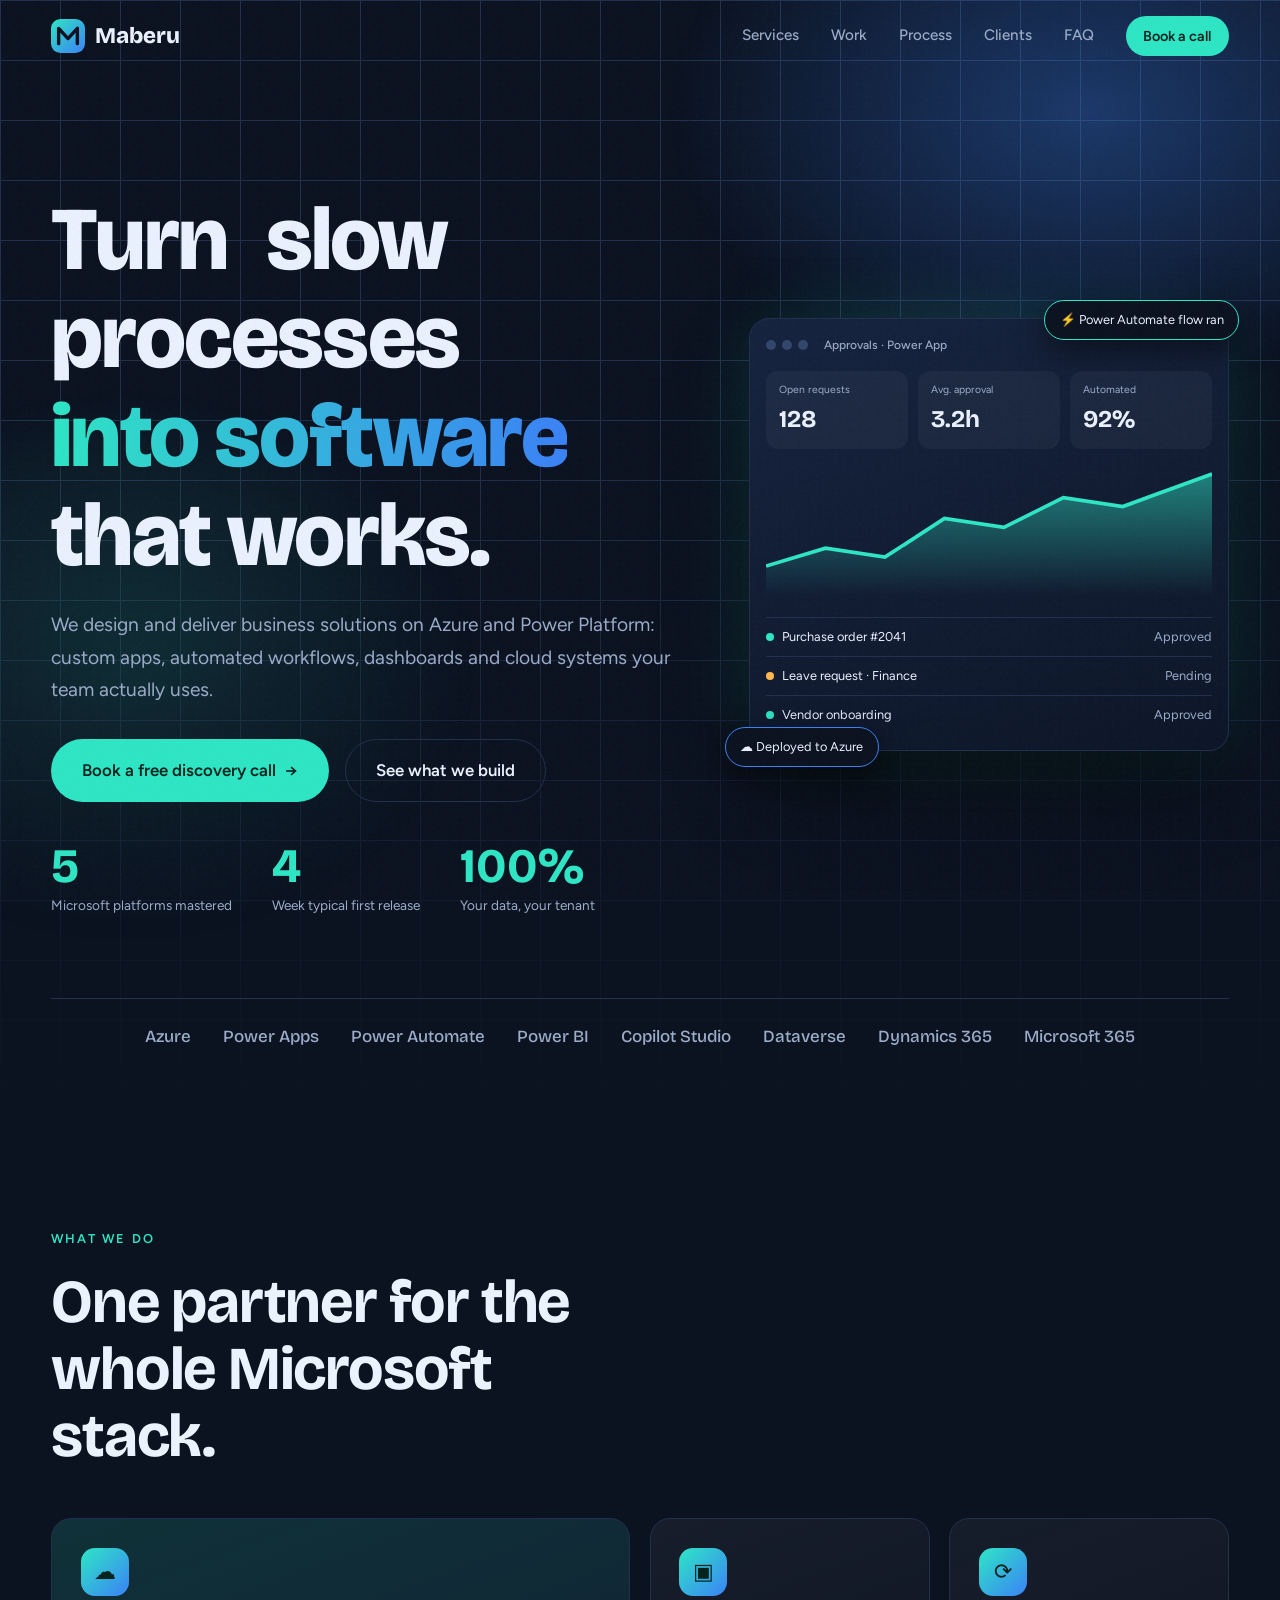
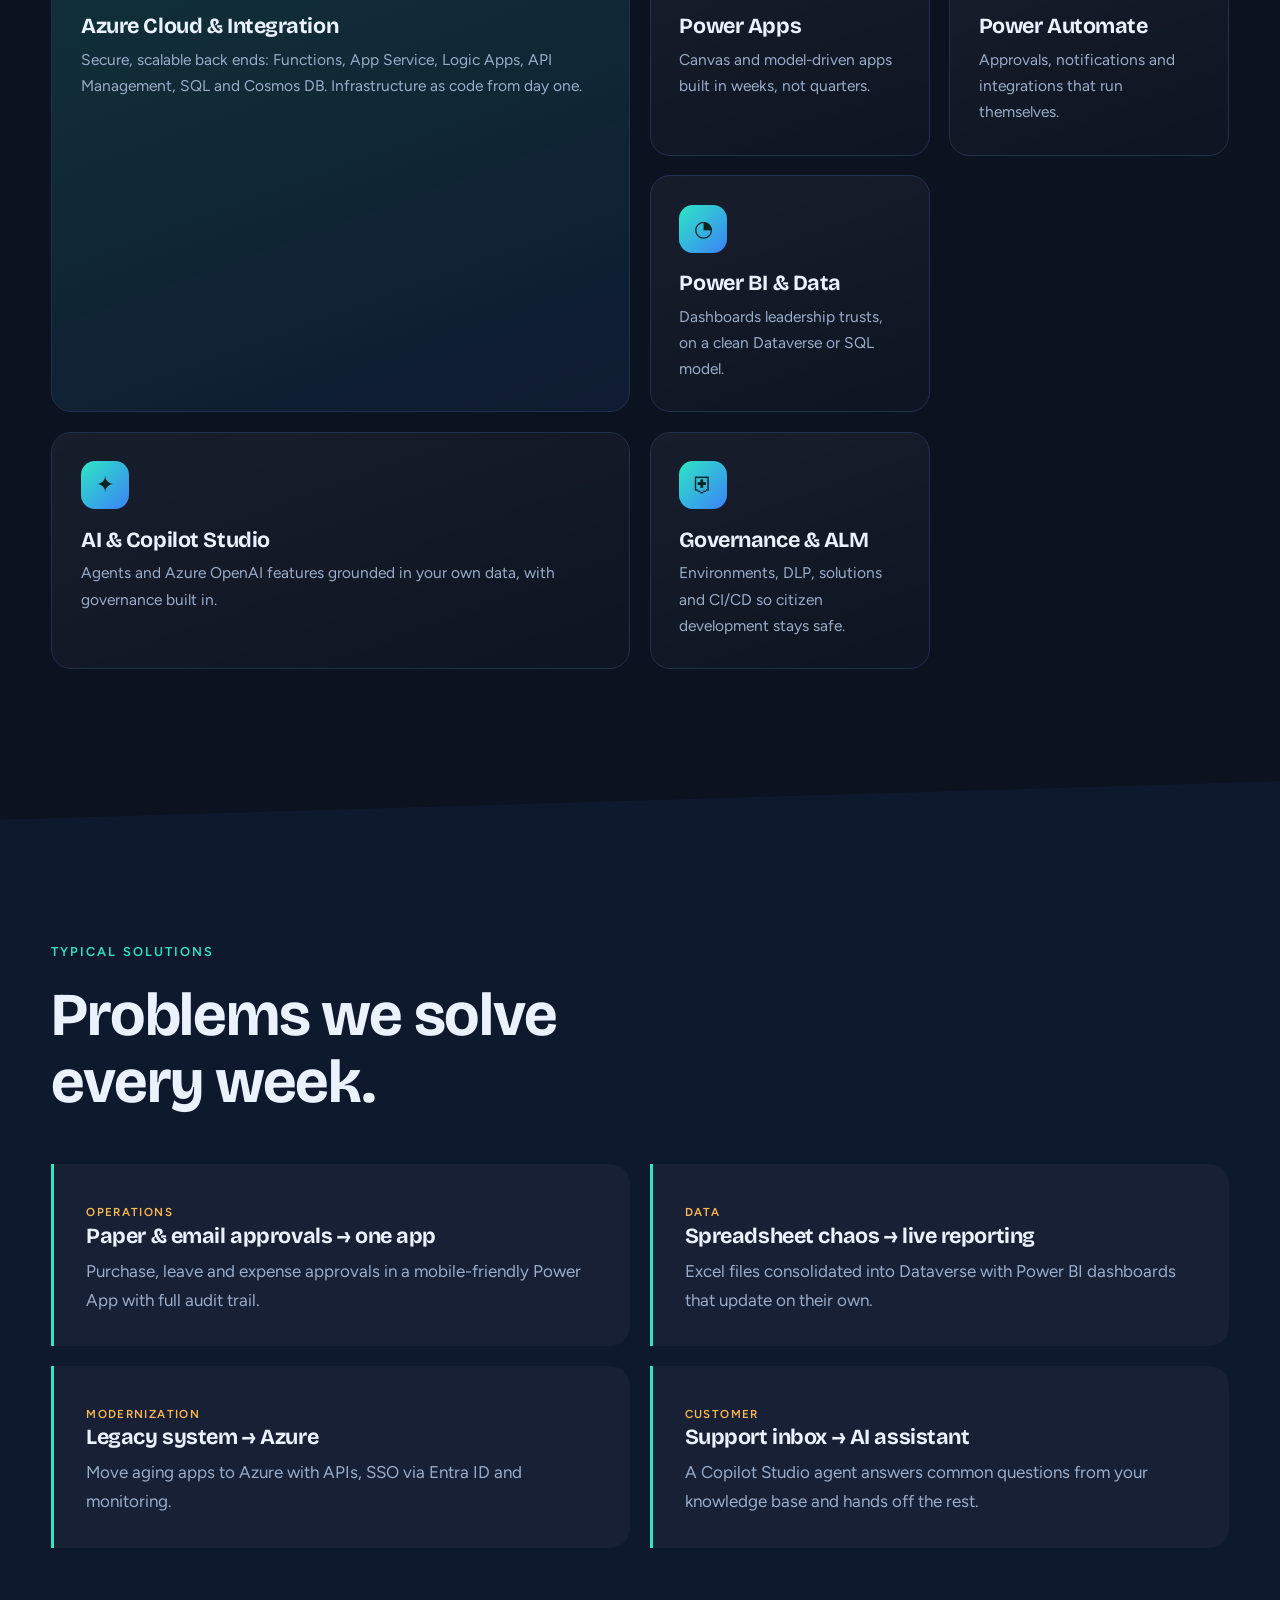
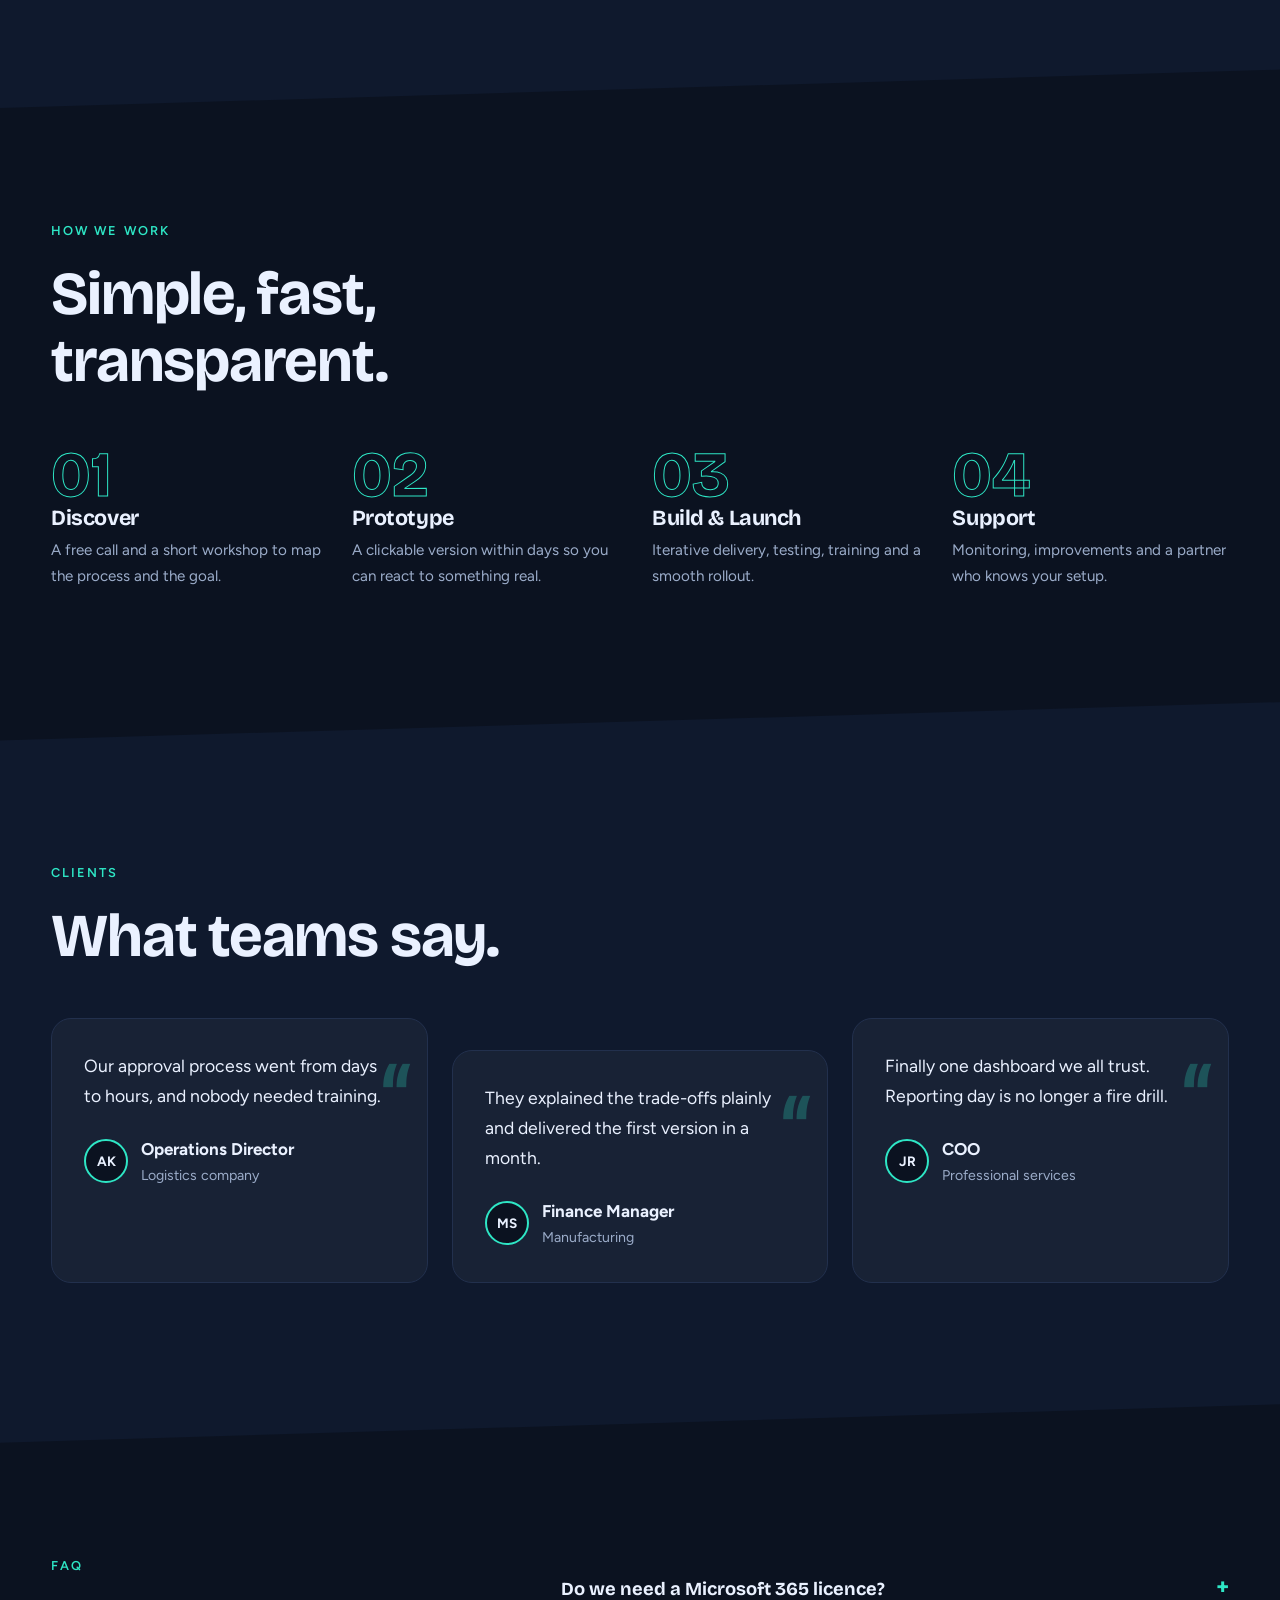
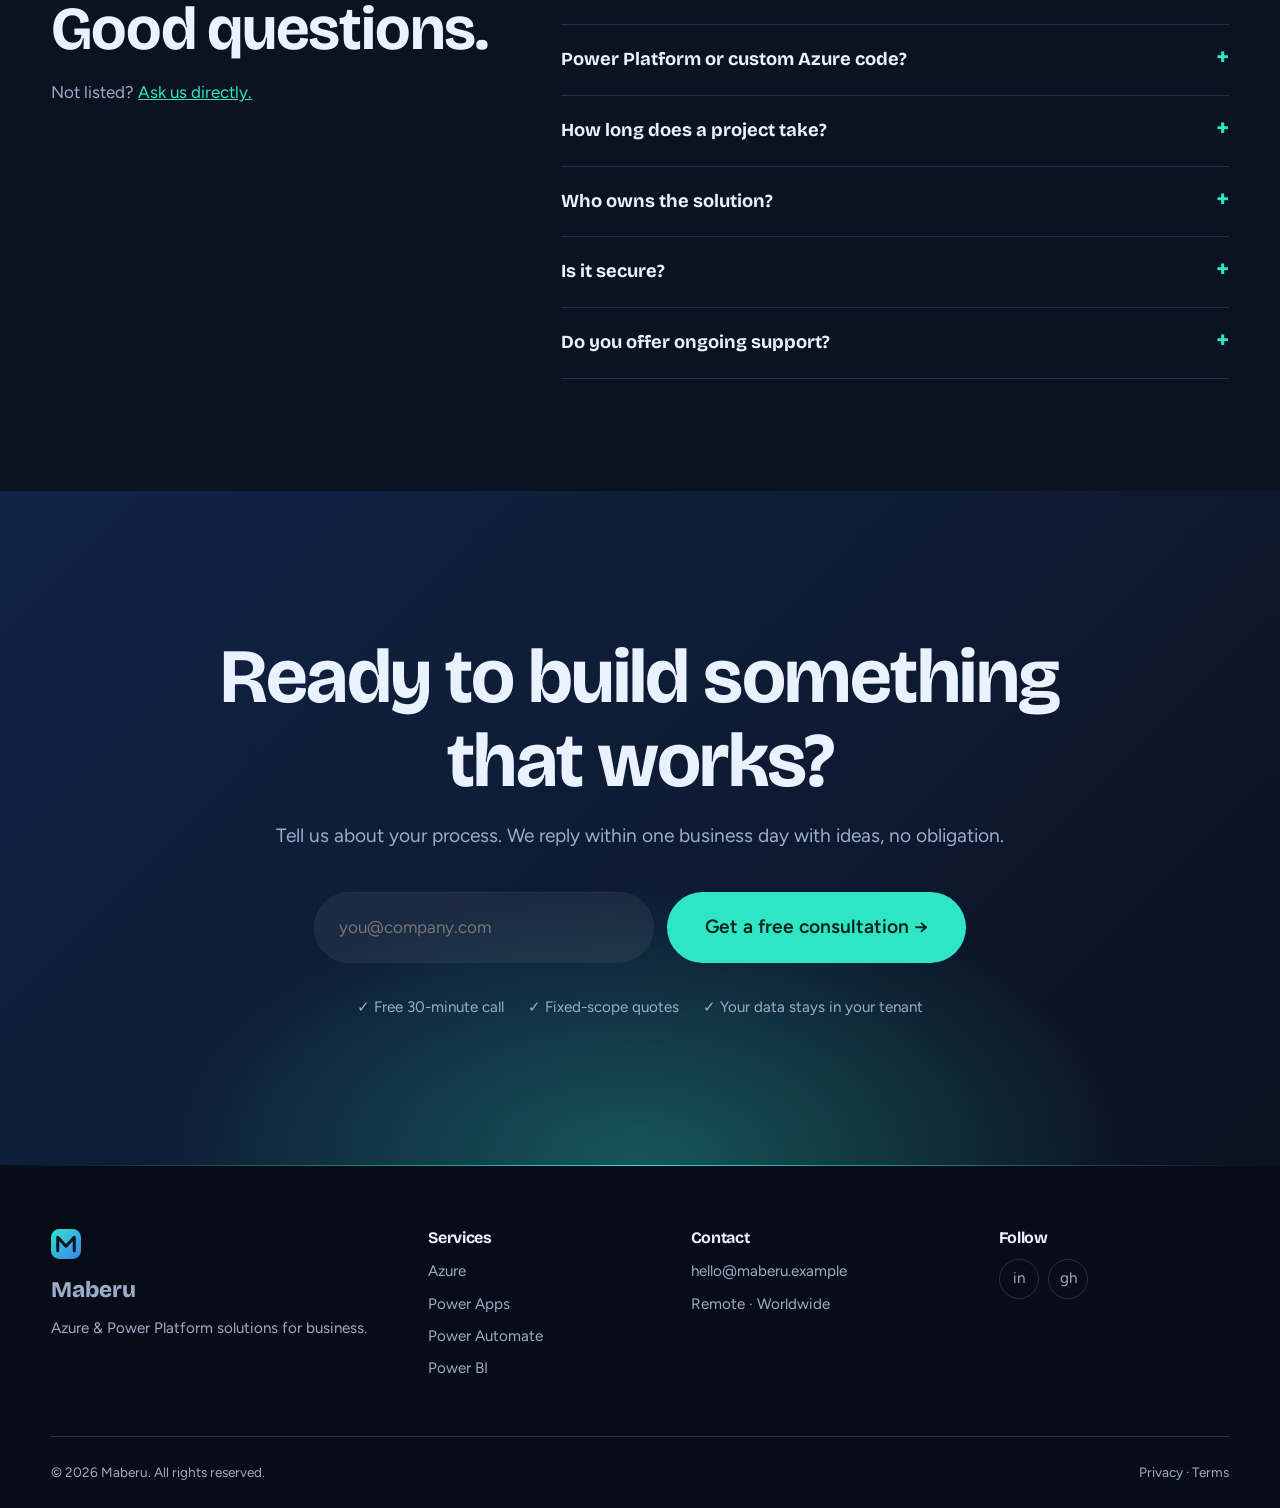
==== index.html @ a10a84b3 "first commit Co-authored-by: Copilot <223556219+Copilot@users.noreply.github.com>" ====
<!DOCTYPE html>
<html lang="en">
<head>
  <meta charset="utf-8">
  <meta name="viewport" content="width=device-width, initial-scale=1">
  <title>Maberu | Microsoft Azure &amp; Power Platform Solutions for Business</title>
  <meta name="description" content="Maberu designs and delivers Microsoft Azure, Power Platform, Power Apps, Power Automate and Dynamics solutions that automate processes and modernize business software.">
  <meta name="keywords" content="Azure consulting, Power Platform, Power Apps, Power Automate, Power BI, Microsoft 365, business automation">
  <link rel="canonical" href="https://maberu.github.io/">
  <meta property="og:title" content="Maberu | Azure &amp; Power Platform Solutions">
  <meta property="og:description" content="Business solutions built on Microsoft Azure and Power Platform.">
  <meta property="og:type" content="website">
  <meta name="theme-color" content="#0b1220">
  <link rel="icon" href="assets/logo.svg" type="image/svg+xml">
  <link rel="preconnect" href="https://fonts.googleapis.com">
  <link rel="preconnect" href="https://fonts.gstatic.com" crossorigin>
  <link href="https://fonts.googleapis.com/css2?family=Bricolage+Grotesque:opsz,wght@12..96,500;12..96,700;12..96,800&family=Figtree:wght@400;500;600&display=swap" rel="stylesheet">
  <link rel="stylesheet" href="styles.css">
  <script type="application/ld+json">
  {"@context":"https://schema.org","@type":"ProfessionalService","name":"Maberu","description":"Microsoft Azure and Power Platform solutions for business.","url":"https://maberu.github.io/","email":"hello@maberu.example"}
  </script>
</head>
<body>

<!-- 2. Header / logo -->
<header class="site-header" id="top">
  <div class="wrap header-inner">
    <a class="brand" href="#top" aria-label="Maberu home">
      <img src="assets/logo.svg" alt="" width="34" height="34">
      <span>Maberu</span>
    </a>
    <nav class="nav" id="nav" aria-label="Main">
      <a href="#services">Services</a>
      <a href="#work">Work</a>
      <a href="#process">Process</a>
      <a href="#voices">Clients</a>
      <a href="#faq">FAQ</a>
      <a class="btn btn-sm" href="#contact">Book a call</a>
    </nav>
    <button class="menu-btn" id="menuBtn" aria-label="Menu" aria-expanded="false" aria-controls="nav"><span></span><span></span></button>
  </div>
</header>

<main>
<!-- 3,4,5 Hero -->
<section class="hero">
  <div class="mesh" aria-hidden="true"></div>
  <div class="wrap hero-grid">
    <div>
      <p class="eyebrow reveal">Microsoft Azure · Power Platform · Microsoft 365</p>
      <h1>
        <span class="w" style="--d:0ms">Turn</span>
        <span class="w" style="--d:100ms">slow</span>
        <span class="w" style="--d:200ms">processes</span>
        <span class="w grad" style="--d:300ms">into software</span>
        <span class="w" style="--d:400ms">that works.</span>
      </h1>
      <p class="sub reveal" style="--d:600ms">We design and deliver business solutions on Azure and Power Platform: custom apps, automated workflows, dashboards and cloud systems your team actually uses.</p>
      <div class="cta-row reveal" style="--d:800ms">
        <a class="btn btn-lg" href="#contact">Book a free discovery call <span aria-hidden="true">→</span></a>
        <a class="btn btn-ghost btn-lg" href="#work">See what we build</a>
      </div>
      <ul class="proof reveal" style="--d:1000ms">
        <li><strong data-count="5">0</strong><span>Microsoft platforms mastered</span></li>
        <li><strong data-count="4">0</strong><span>Week typical first release</span></li>
        <li><strong data-count="100" data-suffix="%">0</strong><span>Your data, your tenant</span></li>
      </ul>
    </div>

    <!-- 6. Visual: CSS/SVG dashboard mockup -->
    <div class="mock reveal" style="--d:500ms" aria-hidden="true">
      <div class="window">
        <div class="bar"><i></i><i></i><i></i><b>Approvals · Power App</b></div>
        <div class="kpis">
          <div><small>Open requests</small><strong>128</strong></div>
          <div><small>Avg. approval</small><strong>3.2h</strong></div>
          <div><small>Automated</small><strong>92%</strong></div>
        </div>
        <svg viewBox="0 0 300 90" class="chart"><defs><linearGradient id="g" x1="0" x2="0" y1="0" y2="1"><stop offset="0" stop-color="#2ee6c5" stop-opacity=".5"/><stop offset="1" stop-color="#2ee6c5" stop-opacity="0"/></linearGradient></defs><path d="M0 70 L40 58 L80 64 L120 38 L160 44 L200 24 L240 30 L300 8 V90 H0Z" fill="url(#g)"/><path d="M0 70 L40 58 L80 64 L120 38 L160 44 L200 24 L240 30 L300 8" fill="none" stroke="#2ee6c5" stroke-width="2.5"/></svg>
        <ul class="rows">
          <li><span class="dot ok"></span>Purchase order #2041<em>Approved</em></li>
          <li><span class="dot wait"></span>Leave request · Finance<em>Pending</em></li>
          <li><span class="dot ok"></span>Vendor onboarding<em>Approved</em></li>
        </ul>
      </div>
      <div class="chip c1">⚡ Power Automate flow ran</div>
      <div class="chip c2">☁ Deployed to Azure</div>
    </div>
  </div>
  <div class="stack wrap" aria-label="Technologies">
    <span>Azure</span><span>Power Apps</span><span>Power Automate</span><span>Power BI</span><span>Copilot Studio</span><span>Dataverse</span><span>Dynamics 365</span><span>Microsoft 365</span>
  </div>
</section>

<!-- 7. Benefits / services -->
<section class="section" id="services">
  <div class="wrap">
    <p class="eyebrow">What we do</p>
    <h2>One partner for the whole Microsoft stack.</h2>
    <div class="bento">
      <article class="card big reveal">
        <div class="ico">☁</div>
        <h3>Azure Cloud &amp; Integration</h3>
        <p>Secure, scalable back ends: Functions, App Service, Logic Apps, API Management, SQL and Cosmos DB. Infrastructure as code from day one.</p>
      </article>
      <article class="card reveal" style="--d:100ms">
        <div class="ico">▣</div>
        <h3>Power Apps</h3>
        <p>Canvas and model-driven apps built in weeks, not quarters.</p>
      </article>
      <article class="card reveal" style="--d:200ms">
        <div class="ico">⟳</div>
        <h3>Power Automate</h3>
        <p>Approvals, notifications and integrations that run themselves.</p>
      </article>
      <article class="card reveal" style="--d:100ms">
        <div class="ico">◔</div>
        <h3>Power BI &amp; Data</h3>
        <p>Dashboards leadership trusts, on a clean Dataverse or SQL model.</p>
      </article>
      <article class="card wide reveal" style="--d:200ms">
        <div class="ico">✦</div>
        <h3>AI &amp; Copilot Studio</h3>
        <p>Agents and Azure OpenAI features grounded in your own data, with governance built in.</p>
      </article>
      <article class="card reveal" style="--d:300ms">
        <div class="ico">⛨</div>
        <h3>Governance &amp; ALM</h3>
        <p>Environments, DLP, solutions and CI/CD so citizen development stays safe.</p>
      </article>
    </div>
  </div>
</section>

<section class="section alt" id="work">
  <div class="wrap">
    <p class="eyebrow">Typical solutions</p>
    <h2>Problems we solve every week.</h2>
    <div class="cases">
      <div class="case reveal"><span class="tag">Operations</span><h3>Paper &amp; email approvals → one app</h3><p>Purchase, leave and expense approvals in a mobile-friendly Power App with full audit trail.</p></div>
      <div class="case reveal" style="--d:100ms"><span class="tag">Data</span><h3>Spreadsheet chaos → live reporting</h3><p>Excel files consolidated into Dataverse with Power BI dashboards that update on their own.</p></div>
      <div class="case reveal" style="--d:200ms"><span class="tag">Modernization</span><h3>Legacy system → Azure</h3><p>Move aging apps to Azure with APIs, SSO via Entra ID and monitoring.</p></div>
      <div class="case reveal" style="--d:300ms"><span class="tag">Customer</span><h3>Support inbox → AI assistant</h3><p>A Copilot Studio agent answers common questions from your knowledge base and hands off the rest.</p></div>
    </div>
  </div>
</section>

<section class="section" id="process">
  <div class="wrap">
    <p class="eyebrow">How we work</p>
    <h2>Simple, fast, transparent.</h2>
    <ol class="steps">
      <li class="reveal"><b>01</b><h3>Discover</h3><p>A free call and a short workshop to map the process and the goal.</p></li>
      <li class="reveal" style="--d:100ms"><b>02</b><h3>Prototype</h3><p>A clickable version within days so you can react to something real.</p></li>
      <li class="reveal" style="--d:200ms"><b>03</b><h3>Build &amp; Launch</h3><p>Iterative delivery, testing, training and a smooth rollout.</p></li>
      <li class="reveal" style="--d:300ms"><b>04</b><h3>Support</h3><p>Monitoring, improvements and a partner who knows your setup.</p></li>
    </ol>
  </div>
</section>

<!-- 8. Testimonials -->
<section class="section alt" id="voices">
  <div class="wrap">
    <p class="eyebrow">Clients</p>
    <h2>What teams say.</h2>
    <!-- TODO: replace the sample quotes below with real, approved client testimonials -->
    <div class="quotes">
      <figure class="quote reveal"><blockquote>Our approval process went from days to hours, and nobody needed training.</blockquote><figcaption><span class="av">AK</span><div><b>Operations Director</b><small>Logistics company</small></div></figcaption></figure>
      <figure class="quote reveal" style="--d:100ms"><blockquote>They explained the trade-offs plainly and delivered the first version in a month.</blockquote><figcaption><span class="av">MS</span><div><b>Finance Manager</b><small>Manufacturing</small></div></figcaption></figure>
      <figure class="quote reveal" style="--d:200ms"><blockquote>Finally one dashboard we all trust. Reporting day is no longer a fire drill.</blockquote><figcaption><span class="av">JR</span><div><b>COO</b><small>Professional services</small></div></figcaption></figure>
    </div>
  </div>
</section>

<!-- 9. FAQ -->
<section class="section" id="faq">
  <div class="wrap faq-grid">
    <div>
      <p class="eyebrow">FAQ</p>
      <h2>Good questions.</h2>
      <p class="muted">Not listed? <a href="#contact">Ask us directly.</a></p>
    </div>
    <div class="faq">
      <details><summary>Do we need a Microsoft 365 licence?</summary><p>Usually yes, but we check what you already own first and avoid unnecessary licences.</p></details>
      <details><summary>Power Platform or custom Azure code?</summary><p>Power Platform for speed and business-owned processes; Azure code for complex, high-scale or deeply integrated needs. Often a mix of both.</p></details>
      <details><summary>How long does a project take?</summary><p>Most first releases ship in 3–6 weeks. We agree scope and milestones up front.</p></details>
      <details><summary>Who owns the solution?</summary><p>You do. Everything lives in your tenant and your repositories.</p></details>
      <details><summary>Is it secure?</summary><p>We use Entra ID, role-based access, DLP policies and least-privilege principles on every project.</p></details>
      <details><summary>Do you offer ongoing support?</summary><p>Yes: flexible monthly plans for monitoring, fixes and enhancements.</p></details>
    </div>
  </div>
</section>

<!-- 10. Final CTA -->
<section class="final" id="contact">
  <div class="wrap">
    <h2>Ready to build something that works?</h2>
    <p>Tell us about your process. We reply within one business day with ideas, no obligation.</p>
    <form class="lead" id="lead" action="mailto:hello@maberu.example" method="post" enctype="text/plain">
      <input type="email" name="email" placeholder="you@company.com" aria-label="Work email" required>
      <button class="btn btn-xl" type="submit">Get a free consultation →</button>
    </form>
    <ul class="micro"><li>✓ Free 30-minute call</li><li>✓ Fixed-scope quotes</li><li>✓ Your data stays in your tenant</li></ul>
  </div>
</section>
</main>

<!-- 11. Footer -->
<footer class="footer">
  <div class="wrap foot-grid">
    <div>
      <a class="brand" href="#top"><img src="assets/logo.svg" alt="" width="30" height="30"><span>Maberu</span></a>
      <p class="muted">Azure &amp; Power Platform solutions for business.</p>
    </div>
    <div><h4>Services</h4><a href="#services">Azure</a><a href="#services">Power Apps</a><a href="#services">Power Automate</a><a href="#services">Power BI</a></div>
    <div><h4>Contact</h4><a href="mailto:hello@maberu.example">hello@maberu.example</a><span>Remote · Worldwide</span></div>
    <div><h4>Follow</h4><div class="social"><a href="https://www.linkedin.com/" aria-label="LinkedIn">in</a><a href="https://github.com/" aria-label="GitHub">gh</a></div></div>
  </div>
  <div class="wrap bottom"><span>© <span id="year">2026</span> Maberu. All rights reserved.</span><span><a href="privacy.html">Privacy</a> · <a href="privacy.html#terms">Terms</a></span></div>
</footer>

<script src="script.js"></script>
</body>
</html>
---- styles.css ----
:root{
  --bg:#0b1220;--bg2:#0f192d;--ink:#eaf1ff;--muted:#9bacc9;--line:#22304d;
  --teal:#2ee6c5;--blue:#3b82f6;--amber:#ffb84d;
  --display:'Bricolage Grotesque',Georgia,serif;--body:'Figtree',Georgia,serif;
  --r:20px;
}
*{box-sizing:border-box;margin:0}
html{scroll-behavior:smooth;scroll-padding-top:80px}
body{background:var(--bg);color:var(--ink);font-family:var(--body);line-height:1.7;font-size:17px;overflow-x:hidden}
body::before{content:"";position:fixed;inset:0;pointer-events:none;opacity:.05;z-index:100;
  background-image:url("data:image/svg+xml;utf8,<svg xmlns='http://www.w3.org/2000/svg' width='120' height='120'><filter id='n'><feTurbulence baseFrequency='.9' numOctaves='2'/></filter><rect width='120' height='120' filter='url(%23n)'/></svg>")}
a{color:inherit;text-decoration:none}
.wrap{width:min(1180px,92%);margin:auto}
h1,h2,h3,h4{font-family:var(--display);line-height:1.1;letter-spacing:-.02em}
h2{font-size:clamp(2.2rem,5vw,3.8rem);max-width:16ch;margin-bottom:3rem}
h3{font-size:1.35rem;margin-bottom:.5rem}
.muted{color:var(--muted)}
.eyebrow{font-size:.8rem;letter-spacing:.16em;text-transform:uppercase;color:var(--teal);font-weight:600;margin-bottom:1.2rem}

/* header */
.site-header{position:fixed;inset:0 0 auto;z-index:50;transition:background .3s,backdrop-filter .3s,border-color .3s;border-bottom:1px solid transparent}
.site-header.scrolled{background:rgba(11,18,32,.8);backdrop-filter:blur(14px);border-color:var(--line)}
.header-inner{display:flex;align-items:center;justify-content:space-between;height:72px}
.brand{display:flex;align-items:center;gap:.6rem;font-family:var(--display);font-weight:800;font-size:1.4rem}
.brand img{transition:transform .5s}.brand:hover img{transform:rotate(-12deg) scale(1.1)}
.nav{display:flex;align-items:center;gap:2rem;font-weight:500;font-size:.95rem}
.nav a:not(.btn){color:var(--muted);transition:color .2s}.nav a:not(.btn):hover{color:var(--ink)}
.menu-btn{display:none;background:none;border:0;width:40px;height:40px;cursor:pointer}
.menu-btn span{display:block;height:2px;background:var(--ink);margin:7px 8px}

/* buttons */
.btn{display:inline-flex;align-items:center;gap:.6rem;background:var(--teal);color:#06231d;font-weight:600;padding:.8rem 1.5rem;border-radius:999px;border:0;cursor:pointer;font:inherit;font-weight:600;transition:transform .2s,box-shadow .2s}
.btn:hover{transform:translateY(-2px) scale(1.03);box-shadow:0 10px 30px -6px rgba(46,230,197,.6)}
.btn-sm{padding:.5rem 1.1rem;font-size:.9rem}
.btn-lg{padding:1rem 1.9rem;font-size:1.05rem}
.btn-xl{padding:1.2rem 2.4rem;font-size:1.2rem}
.btn-ghost{background:transparent;color:var(--ink);border:1px solid var(--line)}
.btn-ghost:hover{box-shadow:none;border-color:var(--teal)}
:focus-visible{outline:2px solid var(--amber);outline-offset:3px}

/* hero */
.hero{position:relative;padding:150px 0 40px;overflow:hidden}
.mesh{position:absolute;inset:0;z-index:-1;background:
  radial-gradient(600px 400px at 85% 10%,rgba(59,130,246,.35),transparent 70%),
  radial-gradient(500px 400px at 10% 60%,rgba(46,230,197,.18),transparent 70%),
  linear-gradient(var(--line) 1px,transparent 1px) 0 0/60px 60px,
  linear-gradient(90deg,var(--line) 1px,transparent 1px) 0 0/60px 60px;
  -webkit-mask-image:linear-gradient(#000 40%,transparent);mask-image:linear-gradient(#000 40%,transparent)}
.hero-grid{display:grid;grid-template-columns:1.15fr .85fr;gap:3rem;align-items:center}
h1{font-size:clamp(2.8rem,7vw,5.8rem);font-weight:800;margin-bottom:1.5rem}
h1 .w{display:inline-block;margin-right:.25em;opacity:0;transform:translateY(30px);animation:up .7s var(--d) cubic-bezier(.2,.8,.2,1) forwards}
.grad{background:linear-gradient(90deg,var(--teal),var(--blue));-webkit-background-clip:text;background-clip:text;color:transparent}
.sub{font-size:1.2rem;color:var(--muted);max-width:54ch;margin-bottom:2rem}
.cta-row{display:flex;gap:1rem;flex-wrap:wrap;margin-bottom:2.5rem}
.proof{list-style:none;padding:0;display:flex;gap:2.5rem;flex-wrap:wrap}
.proof strong{display:block;font-family:var(--display);font-size:3rem;line-height:1;color:var(--teal)}
.proof span{font-size:.85rem;color:var(--muted)}
.reveal{opacity:0;transform:translateY(28px);transition:opacity .8s var(--d,0ms),transform .8s var(--d,0ms)}
.reveal.in{opacity:1;transform:none}
.hero .reveal{animation:up .8s var(--d) forwards;transition:none}
@keyframes up{to{opacity:1;transform:none}}

/* mock */
.mock{position:relative;transform:perspective(1200px) rotateY(-10deg) rotateX(4deg)}
.window{background:linear-gradient(160deg,#16233f,#0d1628);border:1px solid var(--line);border-radius:var(--r);padding:1rem;box-shadow:0 40px 80px -20px rgba(0,0,0,.7),0 0 80px -20px rgba(46,230,197,.3)}
.bar{display:flex;align-items:center;gap:6px;margin-bottom:1rem}
.bar i{width:10px;height:10px;border-radius:50%;background:#33466c}
.bar b{margin-left:.6rem;font-size:.75rem;color:var(--muted);font-weight:500}
.kpis{display:grid;grid-template-columns:repeat(3,1fr);gap:.6rem}
.kpis div{background:rgba(255,255,255,.04);border-radius:12px;padding:.6rem .8rem}
.kpis small{display:block;font-size:.65rem;color:var(--muted)}
.kpis strong{font-family:var(--display);font-size:1.5rem}
.chart{width:100%;margin:.8rem 0}
.rows{list-style:none;padding:0;font-size:.8rem}
.rows li{display:flex;align-items:center;gap:.5rem;padding:.5rem 0;border-top:1px solid var(--line)}
.rows em{margin-left:auto;font-style:normal;color:var(--muted)}
.dot{width:8px;height:8px;border-radius:50%}.ok{background:var(--teal)}.wait{background:var(--amber)}
.chip{position:absolute;background:#0b1220;border:1px solid var(--teal);padding:.5rem .9rem;border-radius:999px;font-size:.8rem;box-shadow:0 10px 30px rgba(0,0,0,.5);animation:float 5s ease-in-out infinite}
.c1{top:-18px;right:-10px}.c2{bottom:-16px;left:-24px;animation-delay:-2.5s;border-color:var(--blue)}
@keyframes float{50%{transform:translateY(-10px)}}
.stack{display:flex;flex-wrap:wrap;gap:.7rem 2rem;justify-content:center;margin-top:5rem;padding:1.5rem 0;border-top:1px solid var(--line);color:var(--muted);font-family:var(--display);font-weight:500}

/* sections */
.section{padding:7rem 0}
.alt{background:var(--bg2);clip-path:polygon(0 3vw,100% 0,100% calc(100% - 3vw),0 100%);padding:10rem 0}
.bento{display:grid;grid-template-columns:repeat(4,1fr);gap:1.2rem}
.card{background:linear-gradient(160deg,rgba(255,255,255,.05),rgba(255,255,255,.01));border:1px solid var(--line);border-radius:var(--r);padding:1.8rem;transition:transform .3s,border-color .3s}
.card:hover{transform:translateY(-6px);border-color:var(--teal)}
.card.big{grid-column:span 2;grid-row:span 2;background:linear-gradient(160deg,rgba(46,230,197,.15),rgba(59,130,246,.08))}
.card.wide{grid-column:span 2}
.card p{color:var(--muted);font-size:.97rem}
.ico{width:48px;height:48px;border-radius:14px;display:grid;place-items:center;font-size:1.4rem;color:#06231d;background:linear-gradient(135deg,var(--teal),var(--blue));margin-bottom:1.2rem;transition:transform .3s}
.card:hover .ico{transform:rotate(-8deg) scale(1.1)}
.cases{display:grid;grid-template-columns:repeat(2,1fr);gap:1.2rem}
.case{padding:2rem;border-left:3px solid var(--teal);background:rgba(255,255,255,.03);border-radius:0 var(--r) var(--r) 0}
.case p{color:var(--muted)}
.tag{font-size:.72rem;text-transform:uppercase;letter-spacing:.12em;color:var(--amber);font-weight:600}
.steps{list-style:none;padding:0;display:grid;grid-template-columns:repeat(4,1fr);gap:1.5rem}
.steps b{font-family:var(--display);font-size:4rem;color:transparent;-webkit-text-stroke:1px var(--teal);line-height:1}
.steps p{color:var(--muted);font-size:.95rem}
.quotes{display:grid;grid-template-columns:repeat(3,1fr);gap:1.5rem}
.quote{background:rgba(255,255,255,.04);border:1px solid var(--line);border-radius:var(--r);padding:2rem;position:relative;transition:transform .3s}
.quote:nth-child(2){margin-top:2rem}.quote:hover{transform:translateY(-6px)}
.quote::before{content:"“";position:absolute;top:-.1em;right:1rem;font-family:var(--display);font-size:7rem;color:var(--teal);opacity:.25}
blockquote{font-size:1.1rem;margin-bottom:1.5rem}
figcaption{display:flex;gap:.8rem;align-items:center}
figcaption small{display:block;color:var(--muted)}
.av{width:44px;height:44px;border-radius:50%;display:grid;place-items:center;font-weight:700;font-size:.85rem;color:var(--ink);background:var(--bg);border:2px solid var(--teal)}
.faq-grid{display:grid;grid-template-columns:.8fr 1.2fr;gap:4rem}
.faq-grid h2{margin-bottom:1rem}
.muted a{color:var(--teal);text-decoration:underline}
details{border-bottom:1px solid var(--line);padding:1.2rem 0}
summary{cursor:pointer;font-family:var(--display);font-weight:700;font-size:1.15rem;list-style:none;display:flex;justify-content:space-between;gap:1rem;transition:color .2s}
summary::-webkit-details-marker{display:none}
summary::after{content:"+";color:var(--teal);font-size:1.6rem;line-height:1;transition:transform .3s}
details[open] summary::after{transform:rotate(45deg)}
summary:hover{color:var(--teal)}
details p{color:var(--muted);margin-top:.8rem;animation:up .4s forwards;opacity:0;transform:translateY(-6px)}

/* final */
.final{padding:9rem 0;text-align:center;position:relative;overflow:hidden;background:radial-gradient(700px 400px at 50% 100%,rgba(46,230,197,.3),transparent 70%),linear-gradient(135deg,#102447,#0b1220)}
.final h2{margin:0 auto 1rem;max-width:18ch;font-size:clamp(2.6rem,6vw,4.8rem)}
.final p{color:var(--muted);font-size:1.2rem;margin-bottom:2.5rem}
.lead{display:flex;gap:.8rem;justify-content:center;flex-wrap:wrap}
.lead input{padding:1.1rem 1.5rem;border-radius:999px;border:1px solid var(--line);background:rgba(255,255,255,.06);color:var(--ink);font:inherit;min-width:min(340px,100%)}
.micro{list-style:none;padding:0;display:flex;gap:1.5rem;justify-content:center;flex-wrap:wrap;margin-top:2rem;color:var(--muted);font-size:.95rem}

.footer{background:#070c17;padding:4rem 0 1.5rem;font-size:.95rem;position:relative}
.footer::before{content:"";position:absolute;top:0;left:0;right:0;height:1px;background:linear-gradient(90deg,transparent,var(--teal),transparent)}
.foot-grid{display:grid;grid-template-columns:1.5fr 1fr 1.2fr 1fr;gap:2rem}
.foot-grid h4{font-size:1rem;margin-bottom:.8rem}
.foot-grid a,.foot-grid span{display:block;color:var(--muted);margin-bottom:.4rem;transition:color .2s}
.foot-grid a:hover{color:var(--teal)}
.social{display:flex;gap:.6rem}
.social a{width:40px;height:40px;border:1px solid var(--line);border-radius:50%;display:grid;place-items:center;margin:0;transition:transform .3s,background .3s}
.social a:hover{transform:rotate(12deg) scale(1.1);background:var(--teal);color:#06231d}
.bottom{display:flex;justify-content:space-between;flex-wrap:wrap;gap:1rem;margin-top:3rem;padding-top:1.5rem;border-top:1px solid var(--line);color:var(--muted);font-size:.85rem}
.bottom a:hover{color:var(--teal)}

.legal{padding:140px 0 5rem;max-width:760px}
.legal h1{font-size:3rem;margin-bottom:1rem}.legal h2{font-size:1.6rem;margin:2.5rem 0 .6rem}.legal p{color:var(--muted)}

@media(max-width:900px){
  .hero-grid,.faq-grid{grid-template-columns:1fr}
  .mock{transform:none;max-width:480px}
  .bento,.steps{grid-template-columns:1fr 1fr}
  .quotes,.cases{grid-template-columns:1fr}.quote:nth-child(2){margin-top:0}
  .foot-grid{grid-template-columns:1fr 1fr}
  .menu-btn{display:block}
  .nav{position:fixed;inset:72px 0 auto;flex-direction:column;background:var(--bg);padding:2rem;border-bottom:1px solid var(--line);transform:translateY(-130%);transition:transform .3s}
  .nav.open{transform:none}
}
@media(max-width:560px){.bento,.steps{grid-template-columns:1fr}.card.big,.card.wide{grid-column:auto;grid-row:auto}}
@media(prefers-reduced-motion:reduce){*{animation:none!important;transition:none!important}.reveal,h1 .w{opacity:1!important;transform:none!important}}
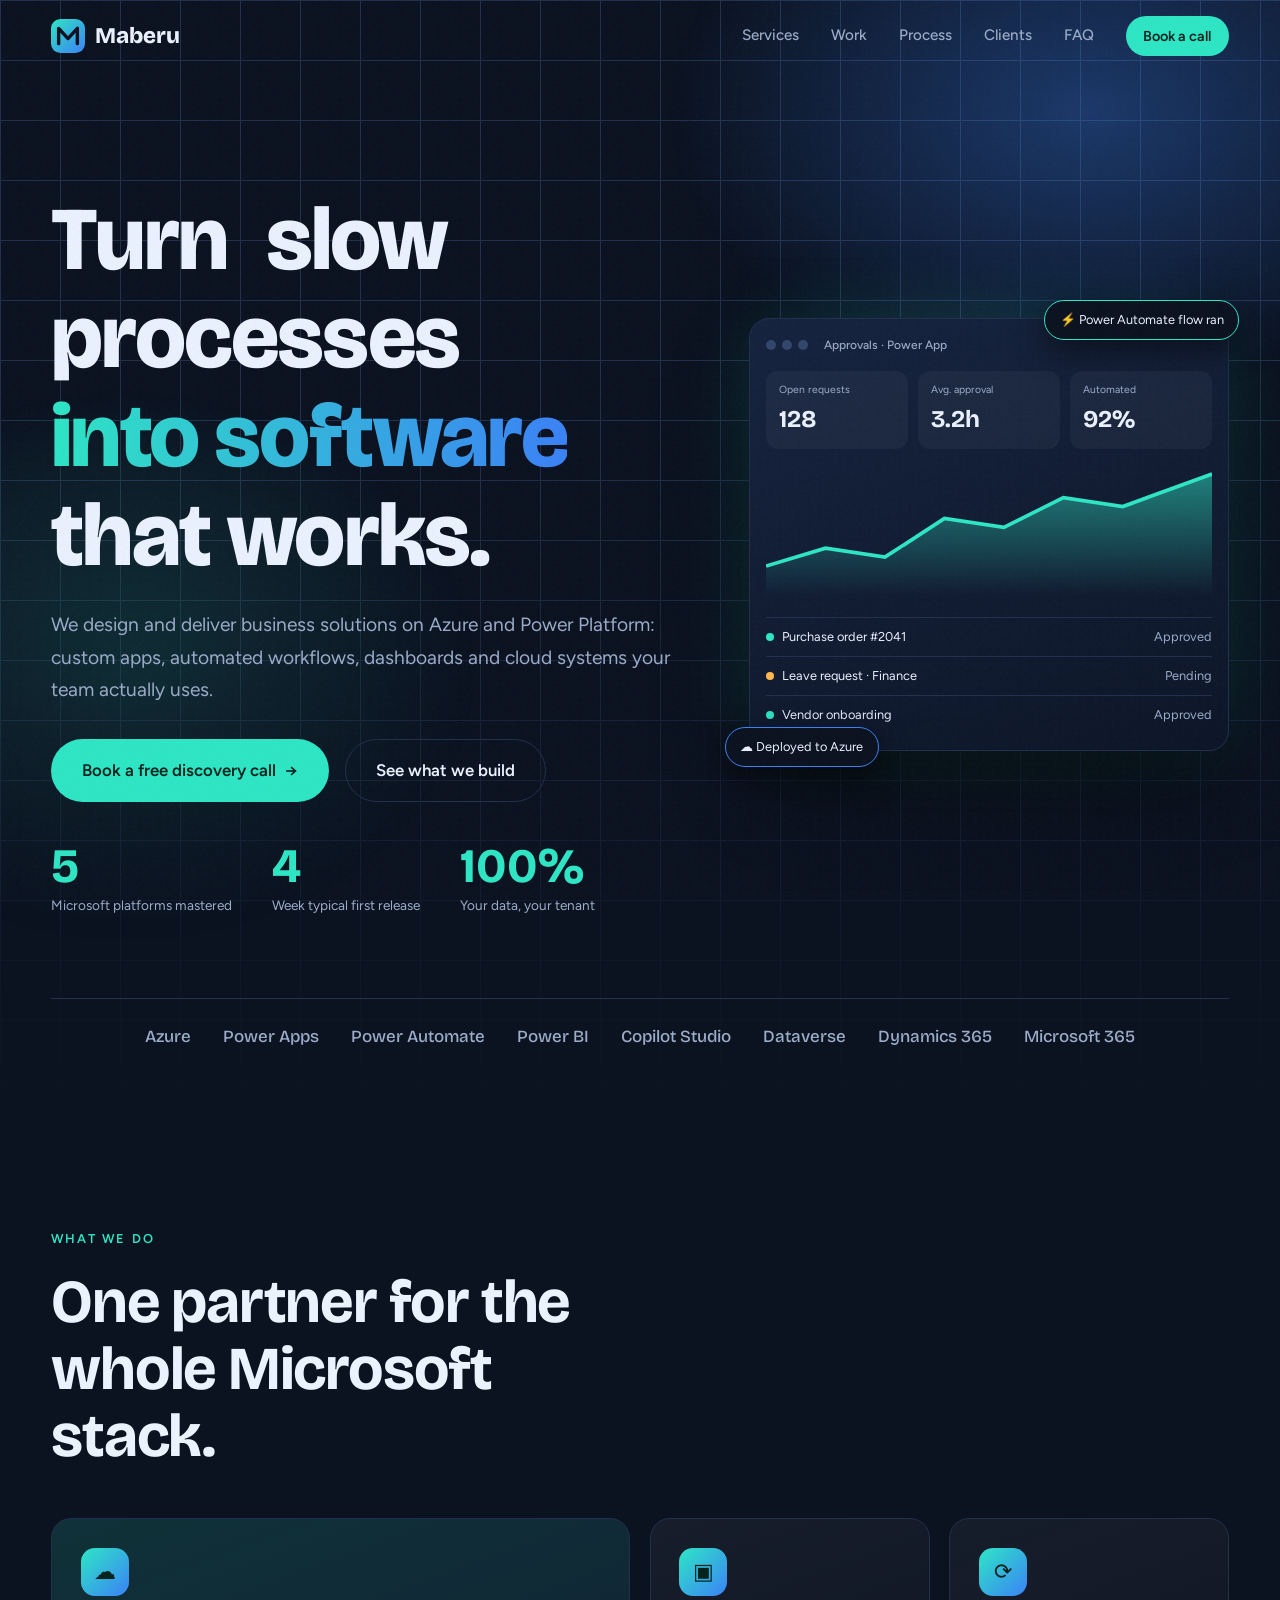
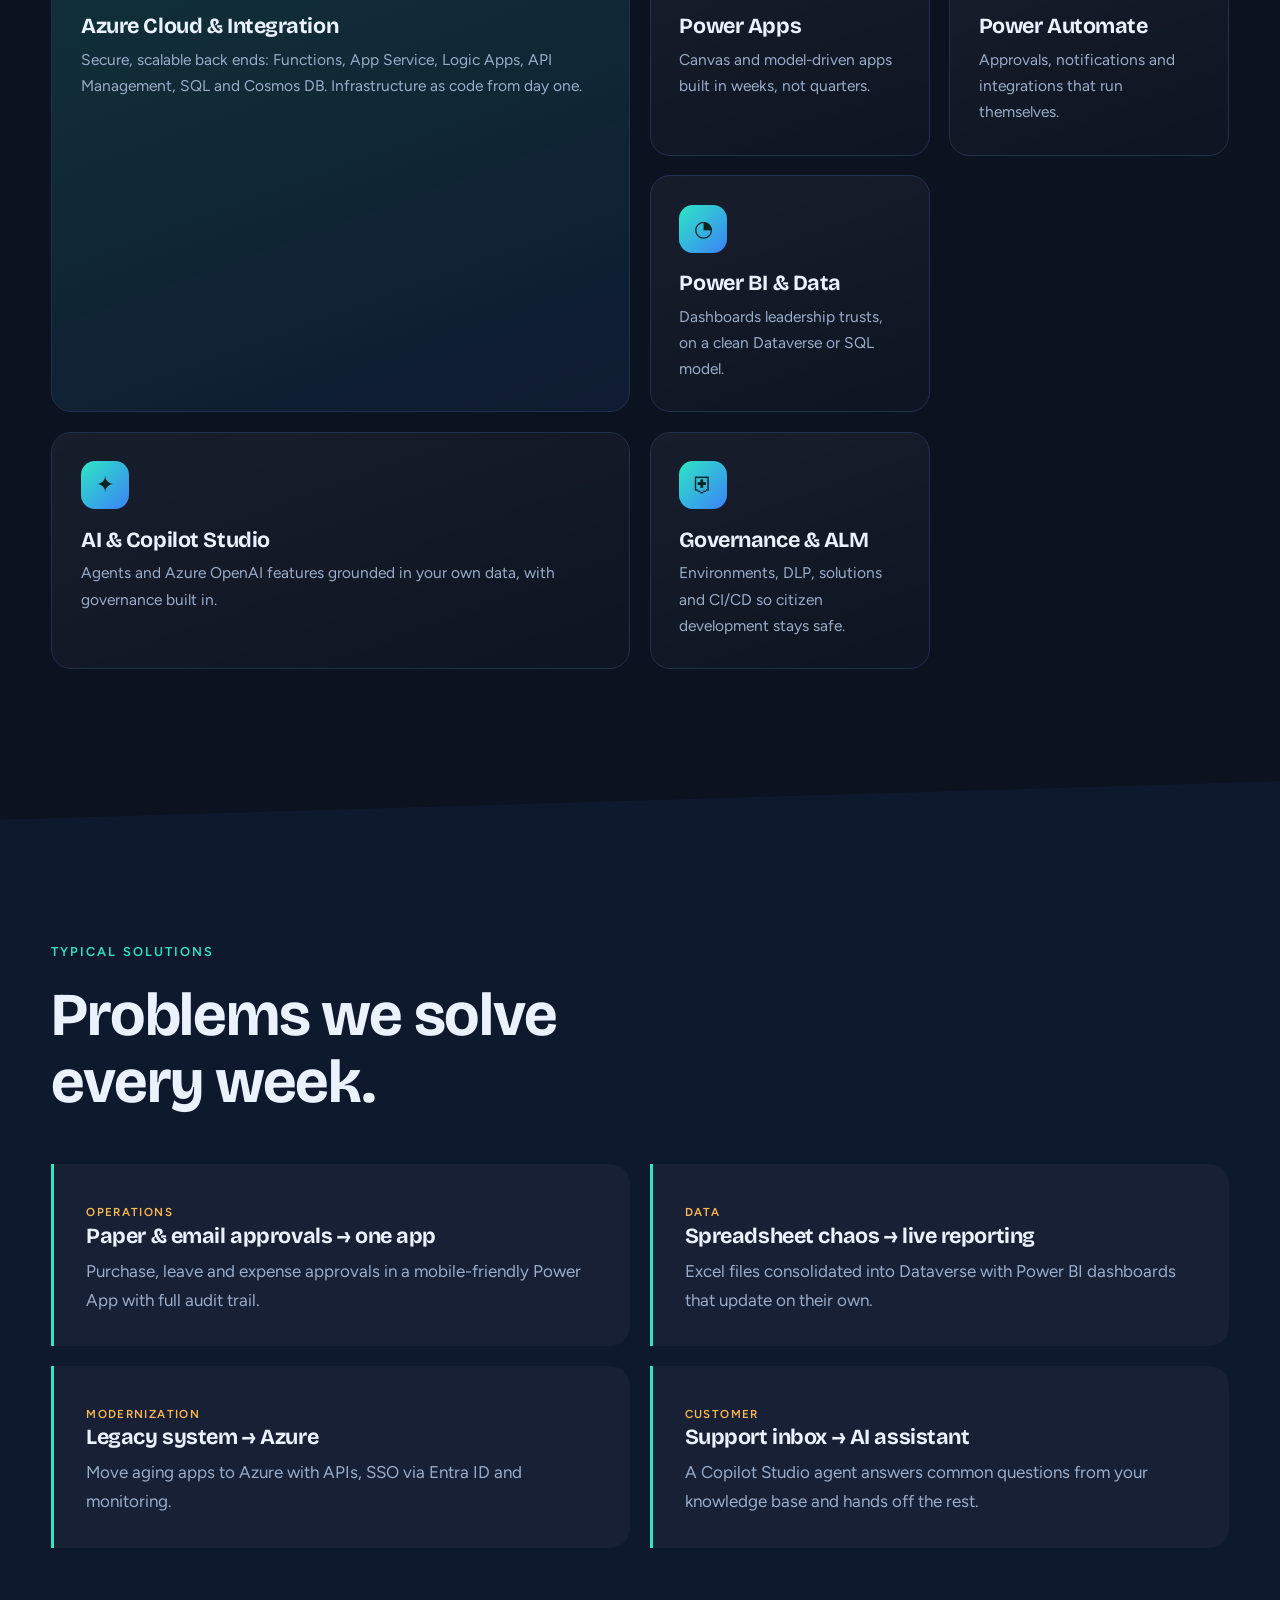
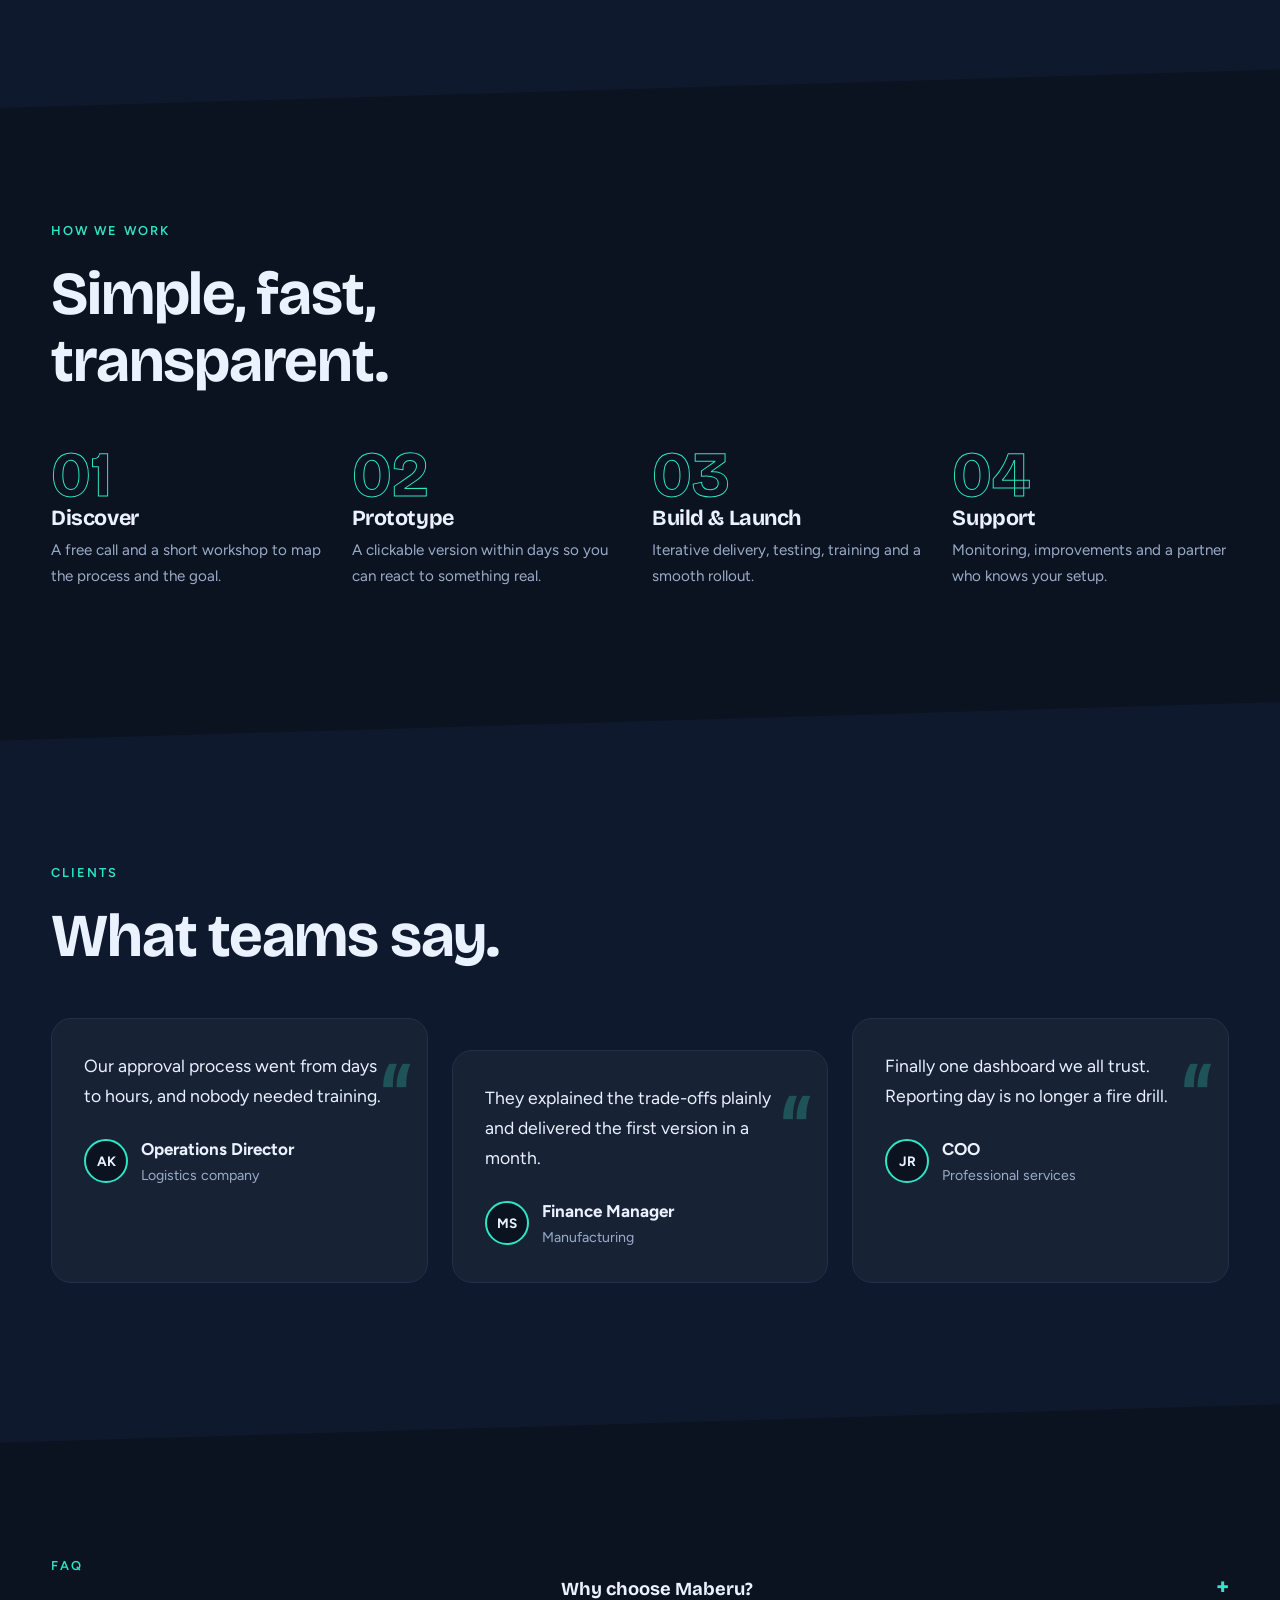
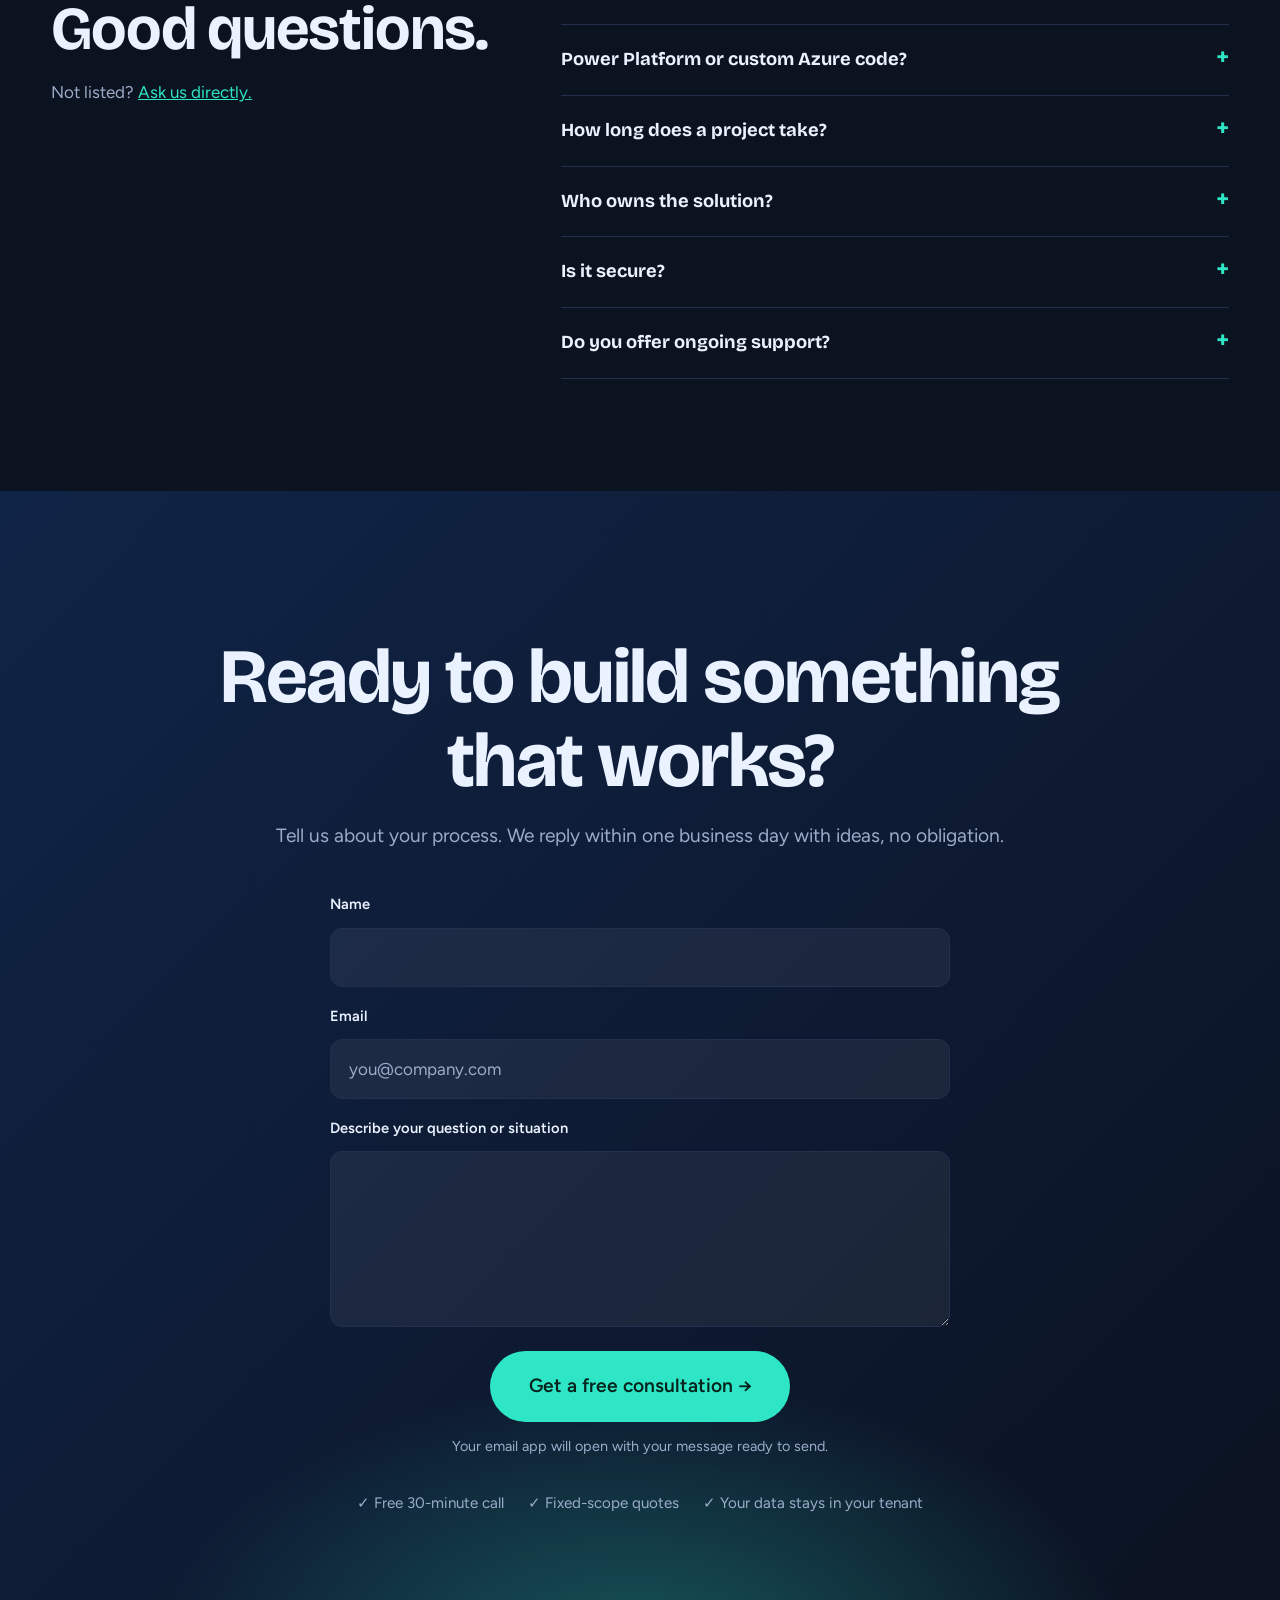
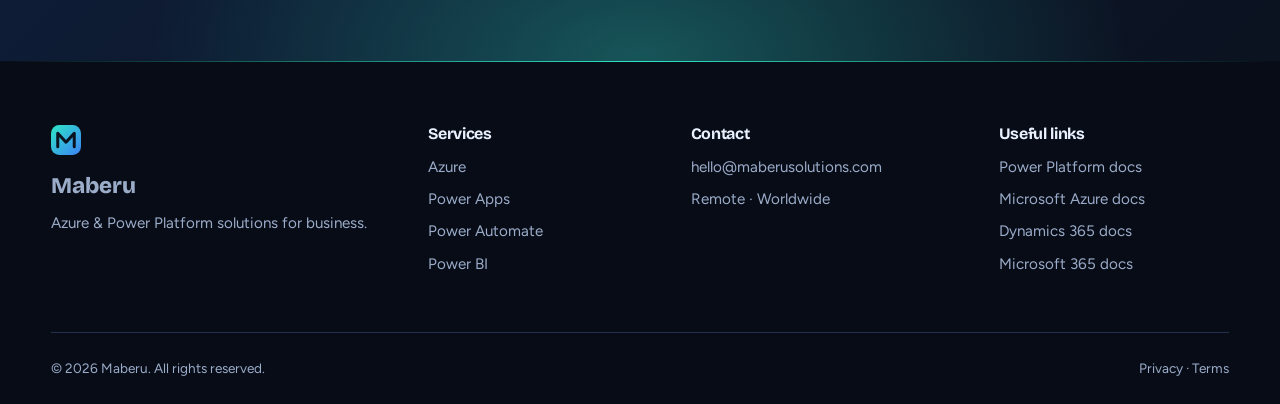
==== commit f9e02a5d: "Update Maberu contact form and footer Co-authored-by: Copilot <223556219+Copilot@users.noreply.githu" ====
--- a/index.html
+++ b/index.html
@@ -5,7 +5,7 @@
   <meta name="viewport" content="width=device-width, initial-scale=1">
   <title>Maberu | Microsoft Azure &amp; Power Platform Solutions for Business</title>
   <meta name="description" content="Maberu designs and delivers Microsoft Azure, Power Platform, Power Apps, Power Automate and Dynamics solutions that automate processes and modernize business software.">
-  <meta name="keywords" content="Azure consulting, Power Platform, Power Apps, Power Automate, Power BI, Microsoft 365, business automation">
+  <meta name="keywords" content="Azure consulting, Power Platform, Power Apps, Power Automate, Power BI, business automation">
   <link rel="canonical" href="https://maberu.github.io/">
   <meta property="og:title" content="Maberu | Azure &amp; Power Platform Solutions">
   <meta property="og:description" content="Business solutions built on Microsoft Azure and Power Platform.">
@@ -17,7 +17,7 @@
   <link href="https://fonts.googleapis.com/css2?family=Bricolage+Grotesque:opsz,wght@12..96,500;12..96,700;12..96,800&family=Figtree:wght@400;500;600&display=swap" rel="stylesheet">
   <link rel="stylesheet" href="styles.css">
   <script type="application/ld+json">
-  {"@context":"https://schema.org","@type":"ProfessionalService","name":"Maberu","description":"Microsoft Azure and Power Platform solutions for business.","url":"https://maberu.github.io/","email":"hello@maberu.example"}
+  {"@context":"https://schema.org","@type":"ProfessionalService","name":"Maberu","description":"Microsoft Azure and Power Platform solutions for business.","url":"https://maberu.github.io/","email":"hello@maberusolutions.com"}
   </script>
 </head>
 <body>
@@ -181,7 +181,7 @@
       <p class="muted">Not listed? <a href="#contact">Ask us directly.</a></p>
     </div>
     <div class="faq">
-      <details><summary>Do we need a Microsoft 365 licence?</summary><p>Usually yes, but we check what you already own first and avoid unnecessary licences.</p></details>
+      <details><summary>Why choose Maberu?</summary><p>We combine Azure engineering with practical Power Platform delivery. You work directly with the people building your solution, get clear scope and milestones, and keep everything in your own tenant.</p></details>
       <details><summary>Power Platform or custom Azure code?</summary><p>Power Platform for speed and business-owned processes; Azure code for complex, high-scale or deeply integrated needs. Often a mix of both.</p></details>
       <details><summary>How long does a project take?</summary><p>Most first releases ship in 3–6 weeks. We agree scope and milestones up front.</p></details>
       <details><summary>Who owns the solution?</summary><p>You do. Everything lives in your tenant and your repositories.</p></details>
@@ -196,9 +196,15 @@
   <div class="wrap">
     <h2>Ready to build something that works?</h2>
     <p>Tell us about your process. We reply within one business day with ideas, no obligation.</p>
-    <form class="lead" id="lead" action="mailto:hello@maberu.example" method="post" enctype="text/plain">
-      <input type="email" name="email" placeholder="you@company.com" aria-label="Work email" required>
+    <form class="lead" id="lead">
+      <label for="lead-name">Name</label>
+      <input id="lead-name" type="text" name="name" autocomplete="name" required>
+      <label for="lead-email">Email</label>
+      <input id="lead-email" type="email" name="email" autocomplete="email" placeholder="you@company.com" required>
+      <label for="lead-message">Describe your question or situation</label>
+      <textarea id="lead-message" name="message" rows="5" required></textarea>
       <button class="btn btn-xl" type="submit">Get a free consultation →</button>
+      <p class="form-note">Your email app will open with your message ready to send.</p>
     </form>
     <ul class="micro"><li>✓ Free 30-minute call</li><li>✓ Fixed-scope quotes</li><li>✓ Your data stays in your tenant</li></ul>
   </div>
@@ -213,8 +219,8 @@
       <p class="muted">Azure &amp; Power Platform solutions for business.</p>
     </div>
     <div><h4>Services</h4><a href="#services">Azure</a><a href="#services">Power Apps</a><a href="#services">Power Automate</a><a href="#services">Power BI</a></div>
-    <div><h4>Contact</h4><a href="mailto:hello@maberu.example">hello@maberu.example</a><span>Remote · Worldwide</span></div>
-    <div><h4>Follow</h4><div class="social"><a href="https://www.linkedin.com/" aria-label="LinkedIn">in</a><a href="https://github.com/" aria-label="GitHub">gh</a></div></div>
+    <div><h4>Contact</h4><a href="mailto:hello@maberusolutions.com">hello@maberusolutions.com</a><span>Remote · Worldwide</span></div>
+    <div><h4>Useful links</h4><a href="https://learn.microsoft.com/power-platform/" target="_blank" rel="noopener noreferrer">Power Platform docs</a><a href="https://learn.microsoft.com/azure/" target="_blank" rel="noopener noreferrer">Microsoft Azure docs</a><a href="https://learn.microsoft.com/dynamics365/" target="_blank" rel="noopener noreferrer">Dynamics 365 docs</a><a href="https://learn.microsoft.com/microsoft-365/" target="_blank" rel="noopener noreferrer">Microsoft 365 docs</a></div>
   </div>
   <div class="wrap bottom"><span>© <span id="year">2026</span> Maberu. All rights reserved.</span><span><a href="privacy.html">Privacy</a> · <a href="privacy.html#terms">Terms</a></span></div>
 </footer>
--- a/styles.css
+++ b/styles.css
@@ -121,8 +121,13 @@
 .final{padding:9rem 0;text-align:center;position:relative;overflow:hidden;background:radial-gradient(700px 400px at 50% 100%,rgba(46,230,197,.3),transparent 70%),linear-gradient(135deg,#102447,#0b1220)}
 .final h2{margin:0 auto 1rem;max-width:18ch;font-size:clamp(2.6rem,6vw,4.8rem)}
 .final p{color:var(--muted);font-size:1.2rem;margin-bottom:2.5rem}
-.lead{display:flex;gap:.8rem;justify-content:center;flex-wrap:wrap}
-.lead input{padding:1.1rem 1.5rem;border-radius:999px;border:1px solid var(--line);background:rgba(255,255,255,.06);color:var(--ink);font:inherit;min-width:min(340px,100%)}
+.lead{display:grid;grid-template-columns:1fr;gap:.65rem;text-align:left;width:min(620px,100%);margin:0 auto}
+.lead label{font-size:.92rem;font-weight:600}
+.lead input,.lead textarea{padding:.9rem 1.1rem;border-radius:12px;border:1px solid var(--line);background:rgba(255,255,255,.06);color:var(--ink);font:inherit;width:100%;margin-bottom:.4rem}
+.lead textarea{resize:vertical;min-height:130px}
+.lead input::placeholder{color:var(--muted)}
+.lead .btn{justify-self:center;margin-top:.5rem}
+.form-note{text-align:center;font-size:.9rem!important;margin:.1rem 0 0!important}
 .micro{list-style:none;padding:0;display:flex;gap:1.5rem;justify-content:center;flex-wrap:wrap;margin-top:2rem;color:var(--muted);font-size:.95rem}
 
 .footer{background:#070c17;padding:4rem 0 1.5rem;font-size:.95rem;position:relative}
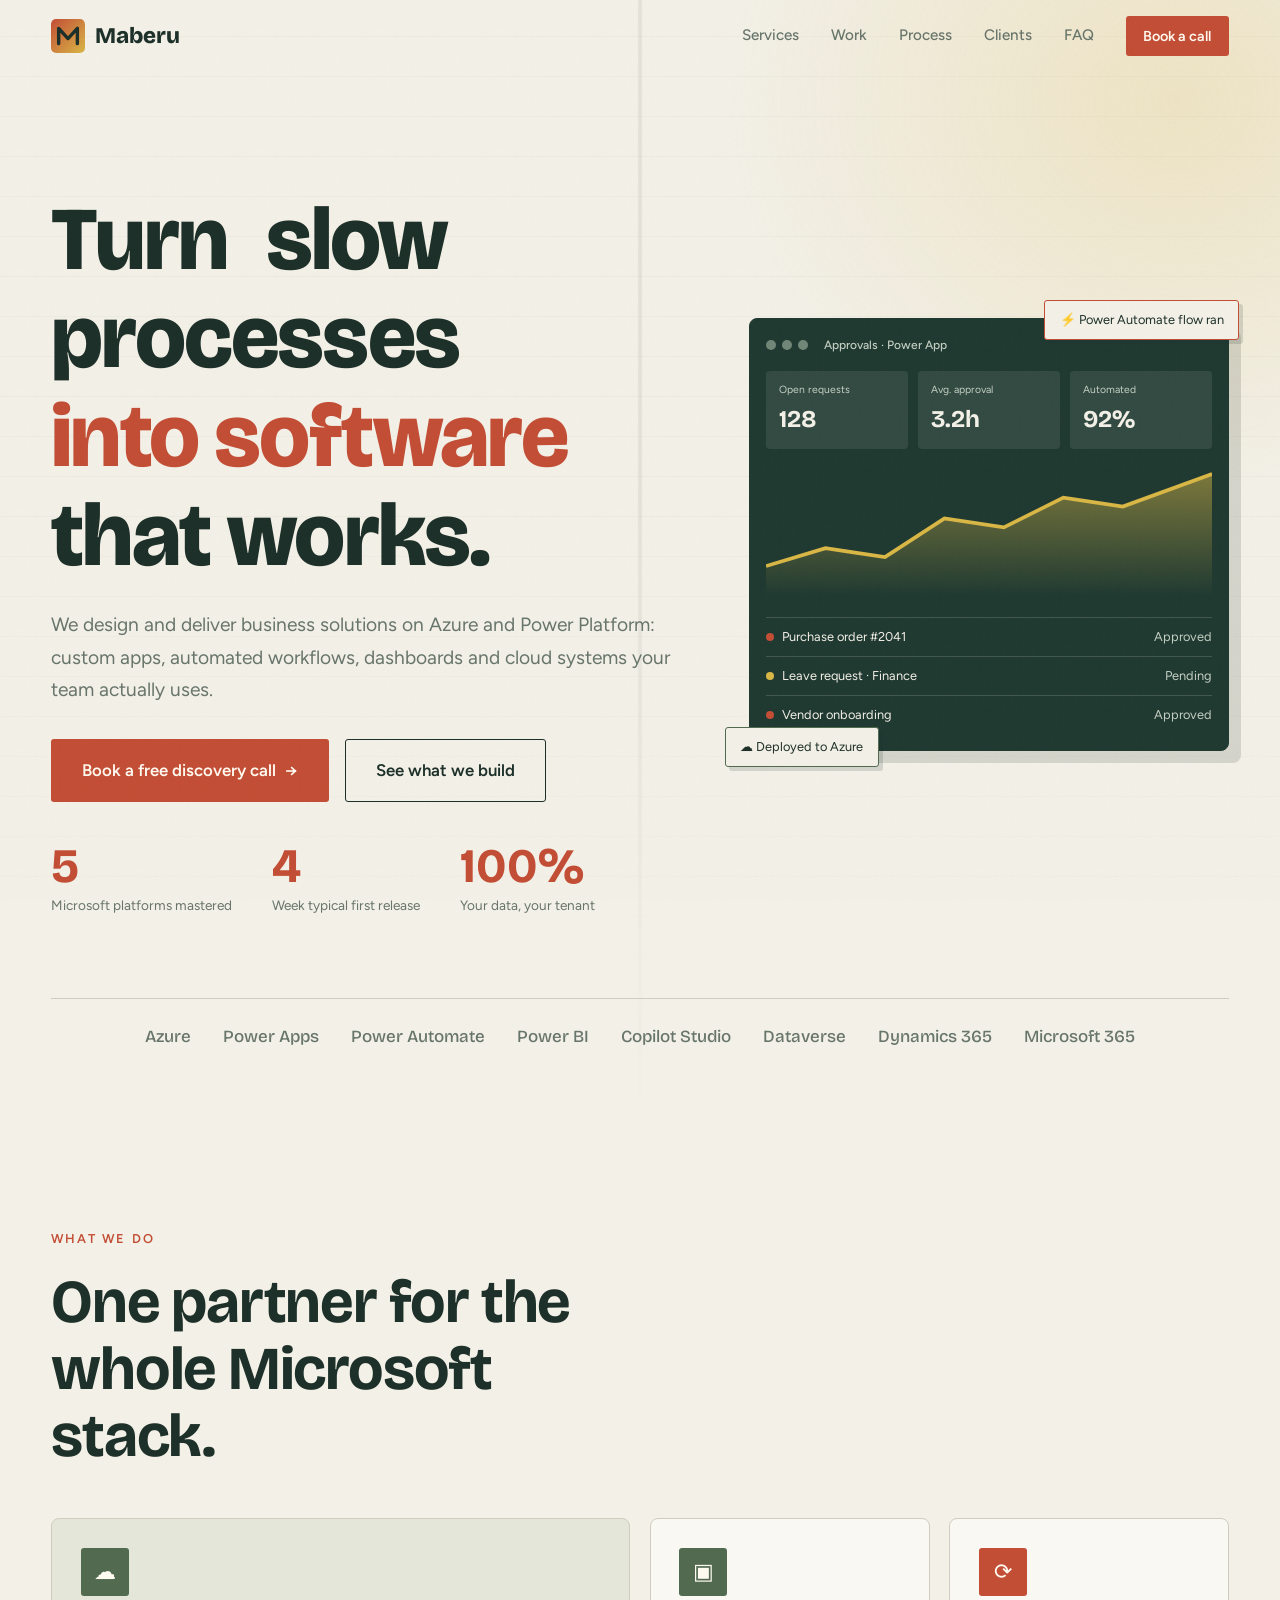
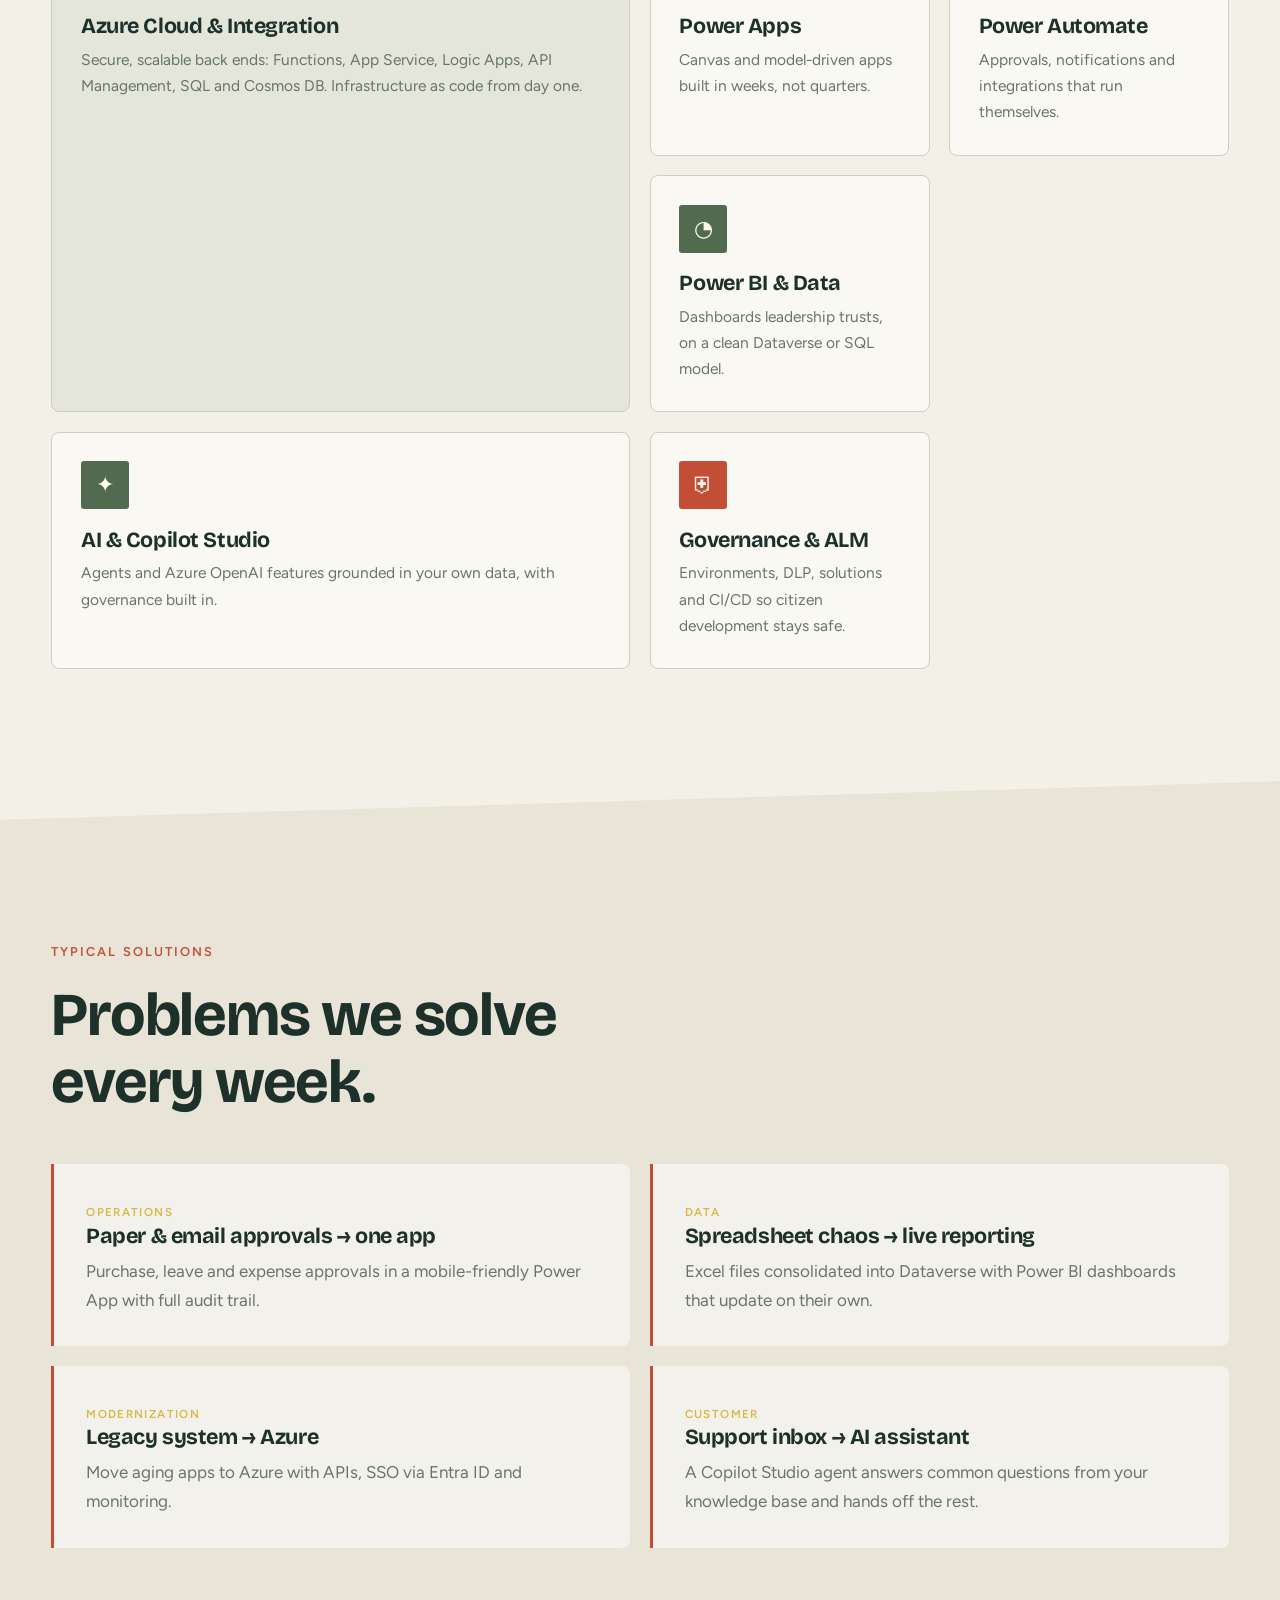
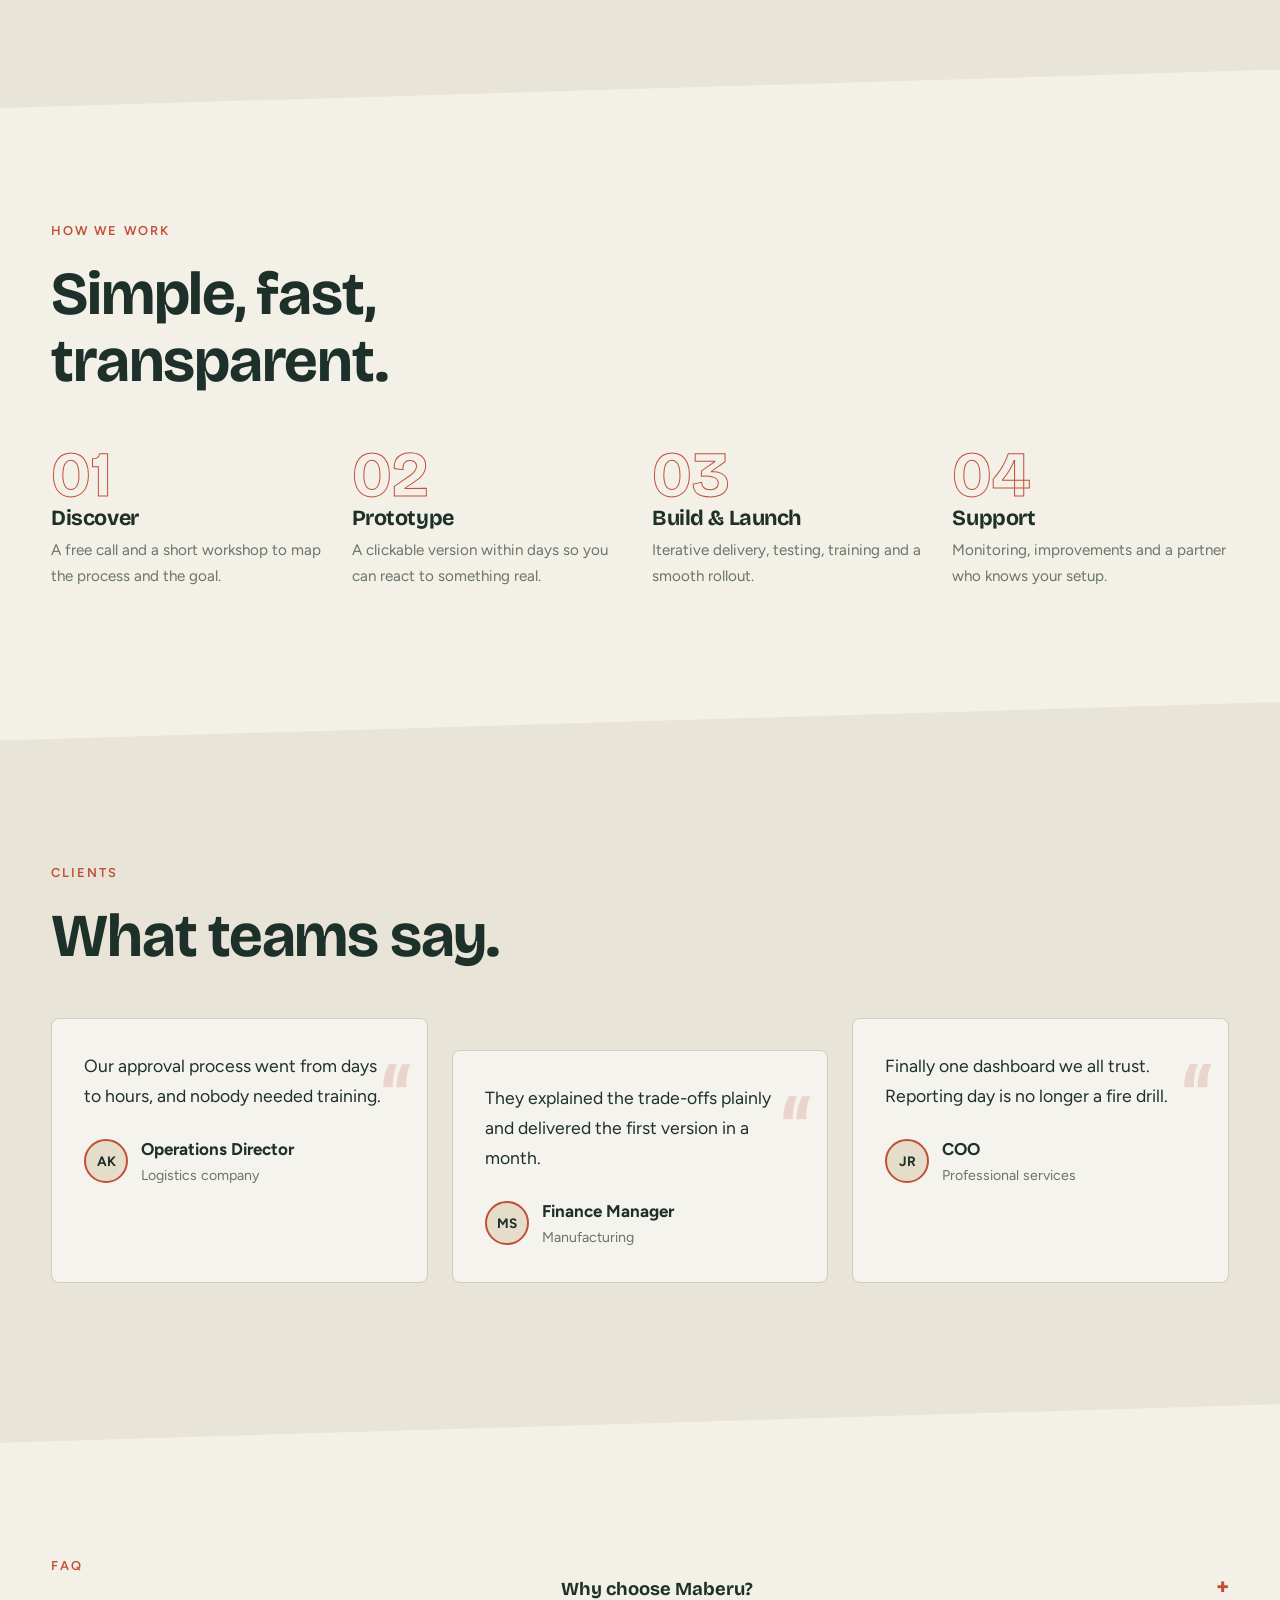
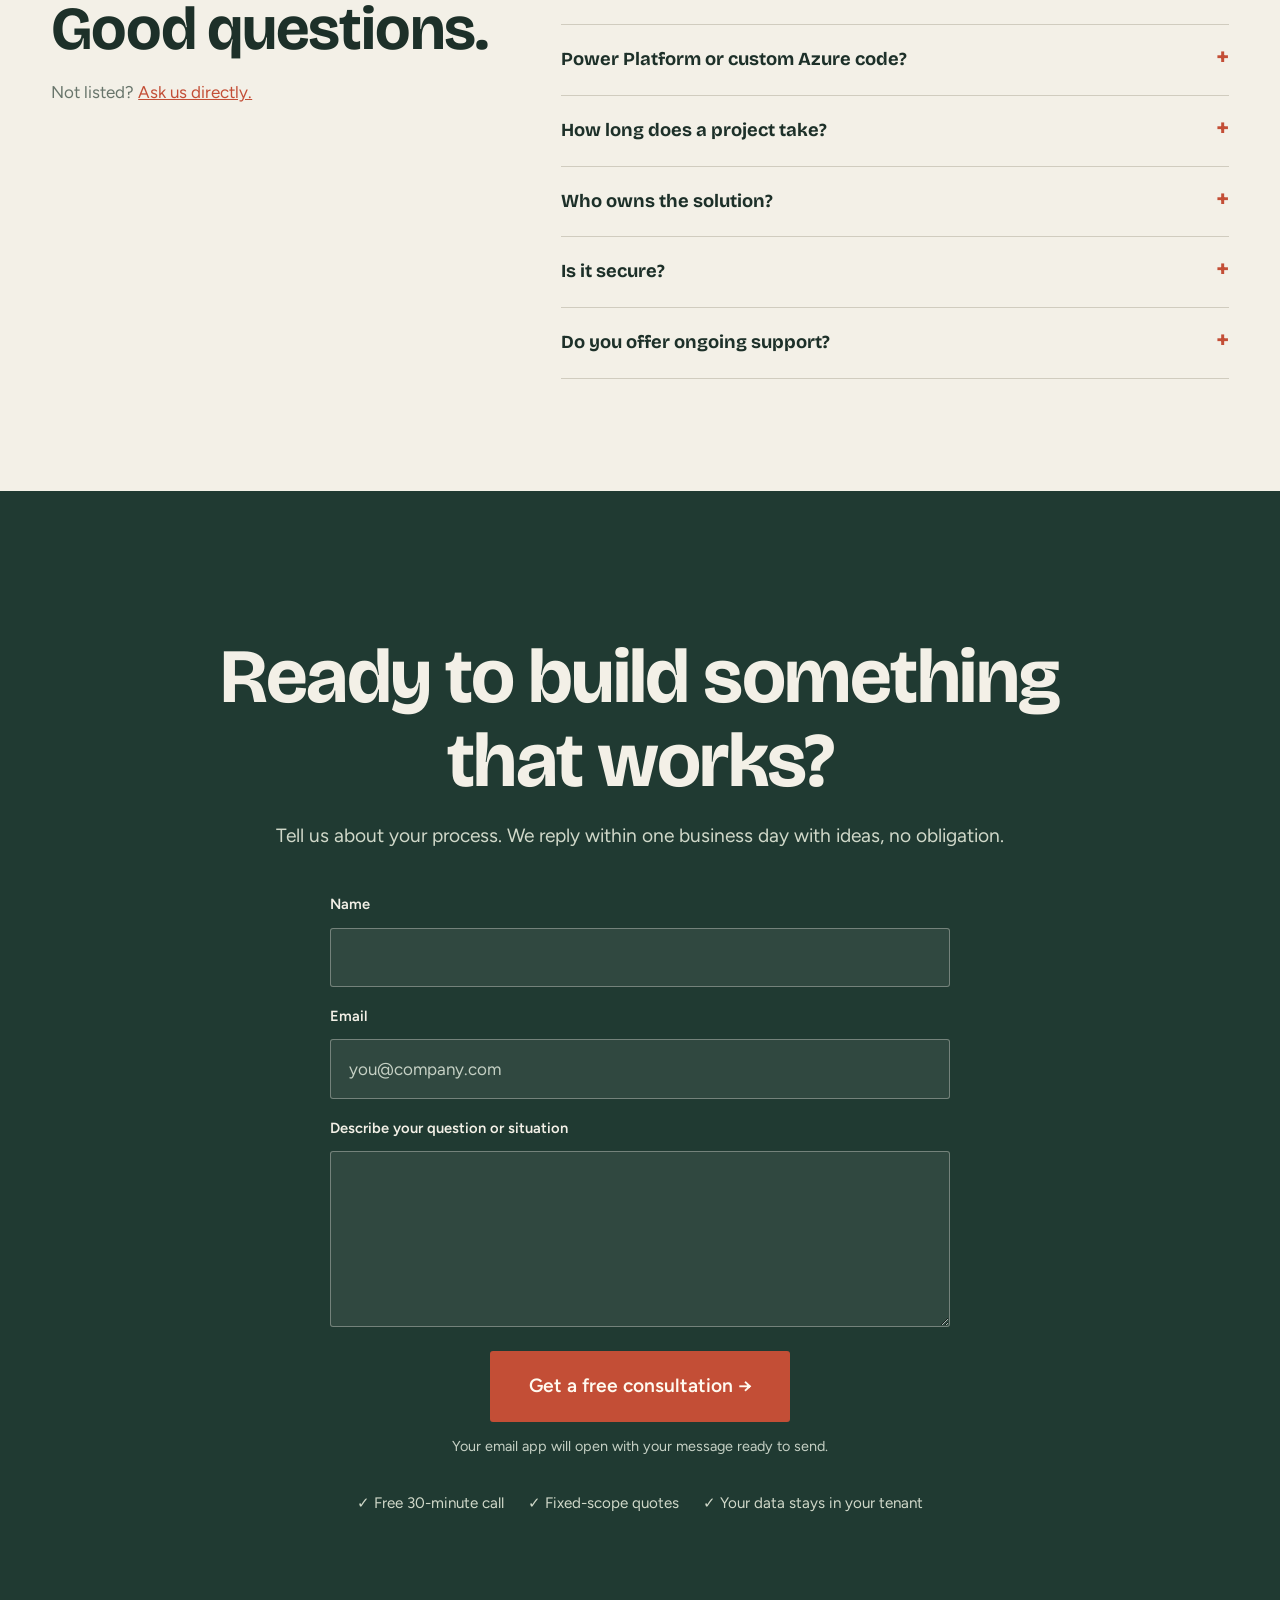
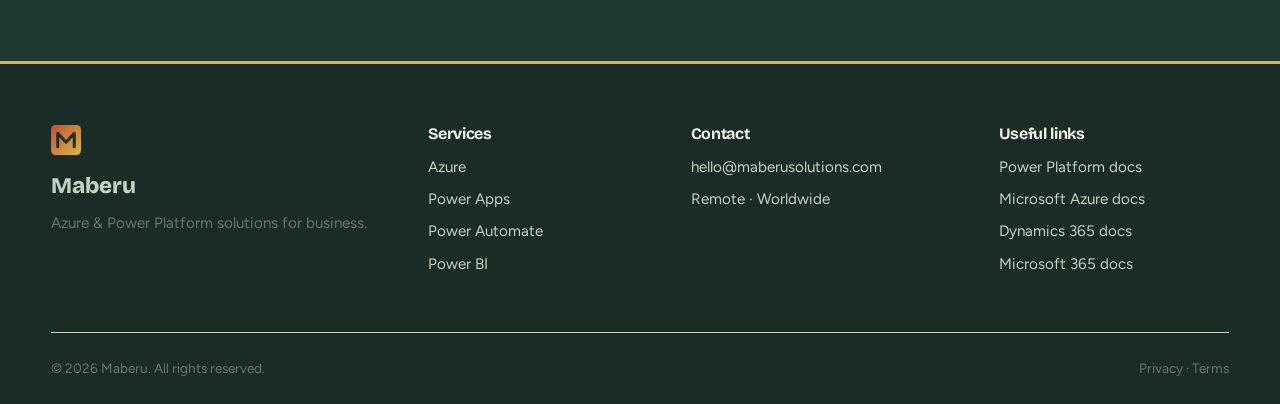
==== commit 9d55a341: "Refresh Maberu visual palette Co-authored-by: Copilot <223556219+Copilot@users.noreply.github.com>" ====
--- a/index.html
+++ b/index.html
@@ -10,7 +10,7 @@
   <meta property="og:title" content="Maberu | Azure &amp; Power Platform Solutions">
   <meta property="og:description" content="Business solutions built on Microsoft Azure and Power Platform.">
   <meta property="og:type" content="website">
-  <meta name="theme-color" content="#0b1220">
+  <meta name="theme-color" content="#f3f0e7">
   <link rel="icon" href="assets/logo.svg" type="image/svg+xml">
   <link rel="preconnect" href="https://fonts.googleapis.com">
   <link rel="preconnect" href="https://fonts.gstatic.com" crossorigin>
@@ -76,7 +76,7 @@
           <div><small>Avg. approval</small><strong>3.2h</strong></div>
           <div><small>Automated</small><strong>92%</strong></div>
         </div>
-        <svg viewBox="0 0 300 90" class="chart"><defs><linearGradient id="g" x1="0" x2="0" y1="0" y2="1"><stop offset="0" stop-color="#2ee6c5" stop-opacity=".5"/><stop offset="1" stop-color="#2ee6c5" stop-opacity="0"/></linearGradient></defs><path d="M0 70 L40 58 L80 64 L120 38 L160 44 L200 24 L240 30 L300 8 V90 H0Z" fill="url(#g)"/><path d="M0 70 L40 58 L80 64 L120 38 L160 44 L200 24 L240 30 L300 8" fill="none" stroke="#2ee6c5" stroke-width="2.5"/></svg>
+        <svg viewBox="0 0 300 90" class="chart"><defs><linearGradient id="g" x1="0" x2="0" y1="0" y2="1"><stop offset="0" stop-color="#d9b746" stop-opacity=".5"/><stop offset="1" stop-color="#d9b746" stop-opacity="0"/></linearGradient></defs><path d="M0 70 L40 58 L80 64 L120 38 L160 44 L200 24 L240 30 L300 8 V90 H0Z" fill="url(#g)"/><path d="M0 70 L40 58 L80 64 L120 38 L160 44 L200 24 L240 30 L300 8" fill="none" stroke="#d9b746" stroke-width="2.5"/></svg>
         <ul class="rows">
           <li><span class="dot ok"></span>Purchase order #2041<em>Approved</em></li>
           <li><span class="dot wait"></span>Leave request · Finance<em>Pending</em></li>
--- a/styles.css
+++ b/styles.css
@@ -1,13 +1,13 @@
 :root{
-  --bg:#0b1220;--bg2:#0f192d;--ink:#eaf1ff;--muted:#9bacc9;--line:#22304d;
-  --teal:#2ee6c5;--blue:#3b82f6;--amber:#ffb84d;
+  --bg:#f3f0e7;--bg2:#e8e4d8;--ink:#1d3029;--muted:#68756b;--line:#d0ccbf;
+  --teal:#c34e36;--blue:#526b50;--amber:#d9b746;
   --display:'Bricolage Grotesque',Georgia,serif;--body:'Figtree',Georgia,serif;
-  --r:20px;
+  --r:8px;
 }
 *{box-sizing:border-box;margin:0}
 html{scroll-behavior:smooth;scroll-padding-top:80px}
 body{background:var(--bg);color:var(--ink);font-family:var(--body);line-height:1.7;font-size:17px;overflow-x:hidden}
-body::before{content:"";position:fixed;inset:0;pointer-events:none;opacity:.05;z-index:100;
+body::before{content:"";position:fixed;inset:0;pointer-events:none;opacity:.025;z-index:100;
   background-image:url("data:image/svg+xml;utf8,<svg xmlns='http://www.w3.org/2000/svg' width='120' height='120'><filter id='n'><feTurbulence baseFrequency='.9' numOctaves='2'/></filter><rect width='120' height='120' filter='url(%23n)'/></svg>")}
 a{color:inherit;text-decoration:none}
 .wrap{width:min(1180px,92%);margin:auto}
@@ -19,7 +19,7 @@
 
 /* header */
 .site-header{position:fixed;inset:0 0 auto;z-index:50;transition:background .3s,backdrop-filter .3s,border-color .3s;border-bottom:1px solid transparent}
-.site-header.scrolled{background:rgba(11,18,32,.8);backdrop-filter:blur(14px);border-color:var(--line)}
+.site-header.scrolled{background:rgba(243,240,231,.92);backdrop-filter:blur(14px);border-color:var(--line)}
 .header-inner{display:flex;align-items:center;justify-content:space-between;height:72px}
 .brand{display:flex;align-items:center;gap:.6rem;font-family:var(--display);font-weight:800;font-size:1.4rem}
 .brand img{transition:transform .5s}.brand:hover img{transform:rotate(-12deg) scale(1.1)}
@@ -29,27 +29,26 @@
 .menu-btn span{display:block;height:2px;background:var(--ink);margin:7px 8px}
 
 /* buttons */
-.btn{display:inline-flex;align-items:center;gap:.6rem;background:var(--teal);color:#06231d;font-weight:600;padding:.8rem 1.5rem;border-radius:999px;border:0;cursor:pointer;font:inherit;font-weight:600;transition:transform .2s,box-shadow .2s}
-.btn:hover{transform:translateY(-2px) scale(1.03);box-shadow:0 10px 30px -6px rgba(46,230,197,.6)}
+.btn{display:inline-flex;align-items:center;gap:.6rem;background:var(--teal);color:#fffaf0;font-weight:600;padding:.8rem 1.5rem;border-radius:3px;border:0;cursor:pointer;font:inherit;font-weight:600;transition:transform .2s,box-shadow .2s}
+.btn:hover{transform:translateY(-2px);box-shadow:5px 5px 0 var(--amber)}
 .btn-sm{padding:.5rem 1.1rem;font-size:.9rem}
 .btn-lg{padding:1rem 1.9rem;font-size:1.05rem}
 .btn-xl{padding:1.2rem 2.4rem;font-size:1.2rem}
-.btn-ghost{background:transparent;color:var(--ink);border:1px solid var(--line)}
+.btn-ghost{background:transparent;color:var(--ink);border:1px solid var(--ink)}
 .btn-ghost:hover{box-shadow:none;border-color:var(--teal)}
 :focus-visible{outline:2px solid var(--amber);outline-offset:3px}
 
 /* hero */
 .hero{position:relative;padding:150px 0 40px;overflow:hidden}
 .mesh{position:absolute;inset:0;z-index:-1;background:
-  radial-gradient(600px 400px at 85% 10%,rgba(59,130,246,.35),transparent 70%),
-  radial-gradient(500px 400px at 10% 60%,rgba(46,230,197,.18),transparent 70%),
-  linear-gradient(var(--line) 1px,transparent 1px) 0 0/60px 60px,
-  linear-gradient(90deg,var(--line) 1px,transparent 1px) 0 0/60px 60px;
-  -webkit-mask-image:linear-gradient(#000 40%,transparent);mask-image:linear-gradient(#000 40%,transparent)}
+  radial-gradient(ellipse at 92% 9%,rgba(217,183,70,.22),transparent 27%),
+  linear-gradient(90deg,transparent 0 49.8%,rgba(29,48,41,.07) 49.9% 50.1%,transparent 50.2%),
+  repeating-linear-gradient(0deg,transparent 0 39px,rgba(29,48,41,.055) 40px);
+  -webkit-mask-image:linear-gradient(#000 45%,transparent);mask-image:linear-gradient(#000 45%,transparent)}
 .hero-grid{display:grid;grid-template-columns:1.15fr .85fr;gap:3rem;align-items:center}
 h1{font-size:clamp(2.8rem,7vw,5.8rem);font-weight:800;margin-bottom:1.5rem}
 h1 .w{display:inline-block;margin-right:.25em;opacity:0;transform:translateY(30px);animation:up .7s var(--d) cubic-bezier(.2,.8,.2,1) forwards}
-.grad{background:linear-gradient(90deg,var(--teal),var(--blue));-webkit-background-clip:text;background-clip:text;color:transparent}
+.grad{color:var(--teal);background:none}
 .sub{font-size:1.2rem;color:var(--muted);max-width:54ch;margin-bottom:2rem}
 .cta-row{display:flex;gap:1rem;flex-wrap:wrap;margin-bottom:2.5rem}
 .proof{list-style:none;padding:0;display:flex;gap:2.5rem;flex-wrap:wrap}
@@ -62,20 +61,20 @@
 
 /* mock */
 .mock{position:relative;transform:perspective(1200px) rotateY(-10deg) rotateX(4deg)}
-.window{background:linear-gradient(160deg,#16233f,#0d1628);border:1px solid var(--line);border-radius:var(--r);padding:1rem;box-shadow:0 40px 80px -20px rgba(0,0,0,.7),0 0 80px -20px rgba(46,230,197,.3)}
+.window{background:#203a32;color:#f3f0e7;border:1px solid #203a32;border-radius:var(--r);padding:1rem;box-shadow:12px 12px 0 rgba(29,48,41,.14)}
 .bar{display:flex;align-items:center;gap:6px;margin-bottom:1rem}
-.bar i{width:10px;height:10px;border-radius:50%;background:#33466c}
-.bar b{margin-left:.6rem;font-size:.75rem;color:var(--muted);font-weight:500}
+.bar i{width:10px;height:10px;border-radius:50%;background:#718777}
+.bar b{margin-left:.6rem;font-size:.75rem;color:#c5d0c4;font-weight:500}
 .kpis{display:grid;grid-template-columns:repeat(3,1fr);gap:.6rem}
-.kpis div{background:rgba(255,255,255,.04);border-radius:12px;padding:.6rem .8rem}
-.kpis small{display:block;font-size:.65rem;color:var(--muted)}
+.kpis div{background:rgba(243,240,231,.09);border-radius:4px;padding:.6rem .8rem}
+.kpis small{display:block;font-size:.65rem;color:#c5d0c4}
 .kpis strong{font-family:var(--display);font-size:1.5rem}
 .chart{width:100%;margin:.8rem 0}
 .rows{list-style:none;padding:0;font-size:.8rem}
-.rows li{display:flex;align-items:center;gap:.5rem;padding:.5rem 0;border-top:1px solid var(--line)}
-.rows em{margin-left:auto;font-style:normal;color:var(--muted)}
+.rows li{display:flex;align-items:center;gap:.5rem;padding:.5rem 0;border-top:1px solid rgba(243,240,231,.16)}
+.rows em{margin-left:auto;font-style:normal;color:#c5d0c4}
 .dot{width:8px;height:8px;border-radius:50%}.ok{background:var(--teal)}.wait{background:var(--amber)}
-.chip{position:absolute;background:#0b1220;border:1px solid var(--teal);padding:.5rem .9rem;border-radius:999px;font-size:.8rem;box-shadow:0 10px 30px rgba(0,0,0,.5);animation:float 5s ease-in-out infinite}
+.chip{position:absolute;background:var(--bg);border:1px solid var(--teal);padding:.5rem .9rem;border-radius:3px;font-size:.8rem;box-shadow:4px 4px 0 rgba(29,48,41,.15);animation:float 5s ease-in-out infinite}
 .c1{top:-18px;right:-10px}.c2{bottom:-16px;left:-24px;animation-delay:-2.5s;border-color:var(--blue)}
 @keyframes float{50%{transform:translateY(-10px)}}
 .stack{display:flex;flex-wrap:wrap;gap:.7rem 2rem;justify-content:center;margin-top:5rem;padding:1.5rem 0;border-top:1px solid var(--line);color:var(--muted);font-family:var(--display);font-weight:500}
@@ -84,28 +83,29 @@
 .section{padding:7rem 0}
 .alt{background:var(--bg2);clip-path:polygon(0 3vw,100% 0,100% calc(100% - 3vw),0 100%);padding:10rem 0}
 .bento{display:grid;grid-template-columns:repeat(4,1fr);gap:1.2rem}
-.card{background:linear-gradient(160deg,rgba(255,255,255,.05),rgba(255,255,255,.01));border:1px solid var(--line);border-radius:var(--r);padding:1.8rem;transition:transform .3s,border-color .3s}
+.card{background:rgba(255,255,255,.48);border:1px solid var(--line);border-radius:var(--r);padding:1.8rem;transition:transform .3s,border-color .3s}
 .card:hover{transform:translateY(-6px);border-color:var(--teal)}
-.card.big{grid-column:span 2;grid-row:span 2;background:linear-gradient(160deg,rgba(46,230,197,.15),rgba(59,130,246,.08))}
+.card.big{grid-column:span 2;grid-row:span 2;background:#e4e6d9}
 .card.wide{grid-column:span 2}
 .card p{color:var(--muted);font-size:.97rem}
-.ico{width:48px;height:48px;border-radius:14px;display:grid;place-items:center;font-size:1.4rem;color:#06231d;background:linear-gradient(135deg,var(--teal),var(--blue));margin-bottom:1.2rem;transition:transform .3s}
+.ico{width:48px;height:48px;border-radius:3px;display:grid;place-items:center;font-size:1.4rem;color:#fffaf0;background:var(--blue);margin-bottom:1.2rem;transition:transform .3s}
+.card:nth-child(3n) .ico{background:var(--teal)}
 .card:hover .ico{transform:rotate(-8deg) scale(1.1)}
 .cases{display:grid;grid-template-columns:repeat(2,1fr);gap:1.2rem}
-.case{padding:2rem;border-left:3px solid var(--teal);background:rgba(255,255,255,.03);border-radius:0 var(--r) var(--r) 0}
+.case{padding:2rem;border-left:3px solid var(--teal);background:rgba(255,255,255,.5);border-radius:0 var(--r) var(--r) 0}
 .case p{color:var(--muted)}
 .tag{font-size:.72rem;text-transform:uppercase;letter-spacing:.12em;color:var(--amber);font-weight:600}
 .steps{list-style:none;padding:0;display:grid;grid-template-columns:repeat(4,1fr);gap:1.5rem}
 .steps b{font-family:var(--display);font-size:4rem;color:transparent;-webkit-text-stroke:1px var(--teal);line-height:1}
 .steps p{color:var(--muted);font-size:.95rem}
 .quotes{display:grid;grid-template-columns:repeat(3,1fr);gap:1.5rem}
-.quote{background:rgba(255,255,255,.04);border:1px solid var(--line);border-radius:var(--r);padding:2rem;position:relative;transition:transform .3s}
+.quote{background:rgba(255,255,255,.58);border:1px solid var(--line);border-radius:var(--r);padding:2rem;position:relative;transition:transform .3s}
 .quote:nth-child(2){margin-top:2rem}.quote:hover{transform:translateY(-6px)}
-.quote::before{content:"“";position:absolute;top:-.1em;right:1rem;font-family:var(--display);font-size:7rem;color:var(--teal);opacity:.25}
+.quote::before{content:"“";position:absolute;top:-.1em;right:1rem;font-family:var(--display);font-size:7rem;color:var(--teal);opacity:.18}
 blockquote{font-size:1.1rem;margin-bottom:1.5rem}
 figcaption{display:flex;gap:.8rem;align-items:center}
 figcaption small{display:block;color:var(--muted)}
-.av{width:44px;height:44px;border-radius:50%;display:grid;place-items:center;font-weight:700;font-size:.85rem;color:var(--ink);background:var(--bg);border:2px solid var(--teal)}
+.av{width:44px;height:44px;border-radius:50%;display:grid;place-items:center;font-weight:700;font-size:.85rem;color:var(--ink);background:#e3ddc9;border:2px solid var(--teal)}
 .faq-grid{display:grid;grid-template-columns:.8fr 1.2fr;gap:4rem}
 .faq-grid h2{margin-bottom:1rem}
 .muted a{color:var(--teal);text-decoration:underline}
@@ -118,23 +118,23 @@
 details p{color:var(--muted);margin-top:.8rem;animation:up .4s forwards;opacity:0;transform:translateY(-6px)}
 
 /* final */
-.final{padding:9rem 0;text-align:center;position:relative;overflow:hidden;background:radial-gradient(700px 400px at 50% 100%,rgba(46,230,197,.3),transparent 70%),linear-gradient(135deg,#102447,#0b1220)}
+.final{padding:9rem 0;text-align:center;position:relative;overflow:hidden;background:#203a32;color:#f3f0e7}
 .final h2{margin:0 auto 1rem;max-width:18ch;font-size:clamp(2.6rem,6vw,4.8rem)}
-.final p{color:var(--muted);font-size:1.2rem;margin-bottom:2.5rem}
+.final p{color:#d0d8c9;font-size:1.2rem;margin-bottom:2.5rem}
 .lead{display:grid;grid-template-columns:1fr;gap:.65rem;text-align:left;width:min(620px,100%);margin:0 auto}
 .lead label{font-size:.92rem;font-weight:600}
-.lead input,.lead textarea{padding:.9rem 1.1rem;border-radius:12px;border:1px solid var(--line);background:rgba(255,255,255,.06);color:var(--ink);font:inherit;width:100%;margin-bottom:.4rem}
+.lead input,.lead textarea{padding:.9rem 1.1rem;border-radius:3px;border:1px solid rgba(243,240,231,.35);background:rgba(243,240,231,.08);color:#fffaf0;font:inherit;width:100%;margin-bottom:.4rem}
 .lead textarea{resize:vertical;min-height:130px}
-.lead input::placeholder{color:var(--muted)}
+.lead input::placeholder{color:#c5d0c4}
 .lead .btn{justify-self:center;margin-top:.5rem}
-.form-note{text-align:center;font-size:.9rem!important;margin:.1rem 0 0!important}
-.micro{list-style:none;padding:0;display:flex;gap:1.5rem;justify-content:center;flex-wrap:wrap;margin-top:2rem;color:var(--muted);font-size:.95rem}
+.form-note{text-align:center;font-size:.9rem!important;margin:.1rem 0 0!important;color:#c5d0c4!important}
+.micro{list-style:none;padding:0;display:flex;gap:1.5rem;justify-content:center;flex-wrap:wrap;margin-top:2rem;color:#d0d8c9;font-size:.95rem}
 
-.footer{background:#070c17;padding:4rem 0 1.5rem;font-size:.95rem;position:relative}
-.footer::before{content:"";position:absolute;top:0;left:0;right:0;height:1px;background:linear-gradient(90deg,transparent,var(--teal),transparent)}
+.footer{background:#192c26;color:#f3f0e7;padding:4rem 0 1.5rem;font-size:.95rem;position:relative}
+.footer::before{content:"";position:absolute;top:0;left:0;right:0;height:3px;background:var(--amber)}
 .foot-grid{display:grid;grid-template-columns:1.5fr 1fr 1.2fr 1fr;gap:2rem}
 .foot-grid h4{font-size:1rem;margin-bottom:.8rem}
-.foot-grid a,.foot-grid span{display:block;color:var(--muted);margin-bottom:.4rem;transition:color .2s}
+.foot-grid a,.foot-grid span{display:block;color:#c5d0c4;margin-bottom:.4rem;transition:color .2s}
 .foot-grid a:hover{color:var(--teal)}
 .social{display:flex;gap:.6rem}
 .social a{width:40px;height:40px;border:1px solid var(--line);border-radius:50%;display:grid;place-items:center;margin:0;transition:transform .3s,background .3s}
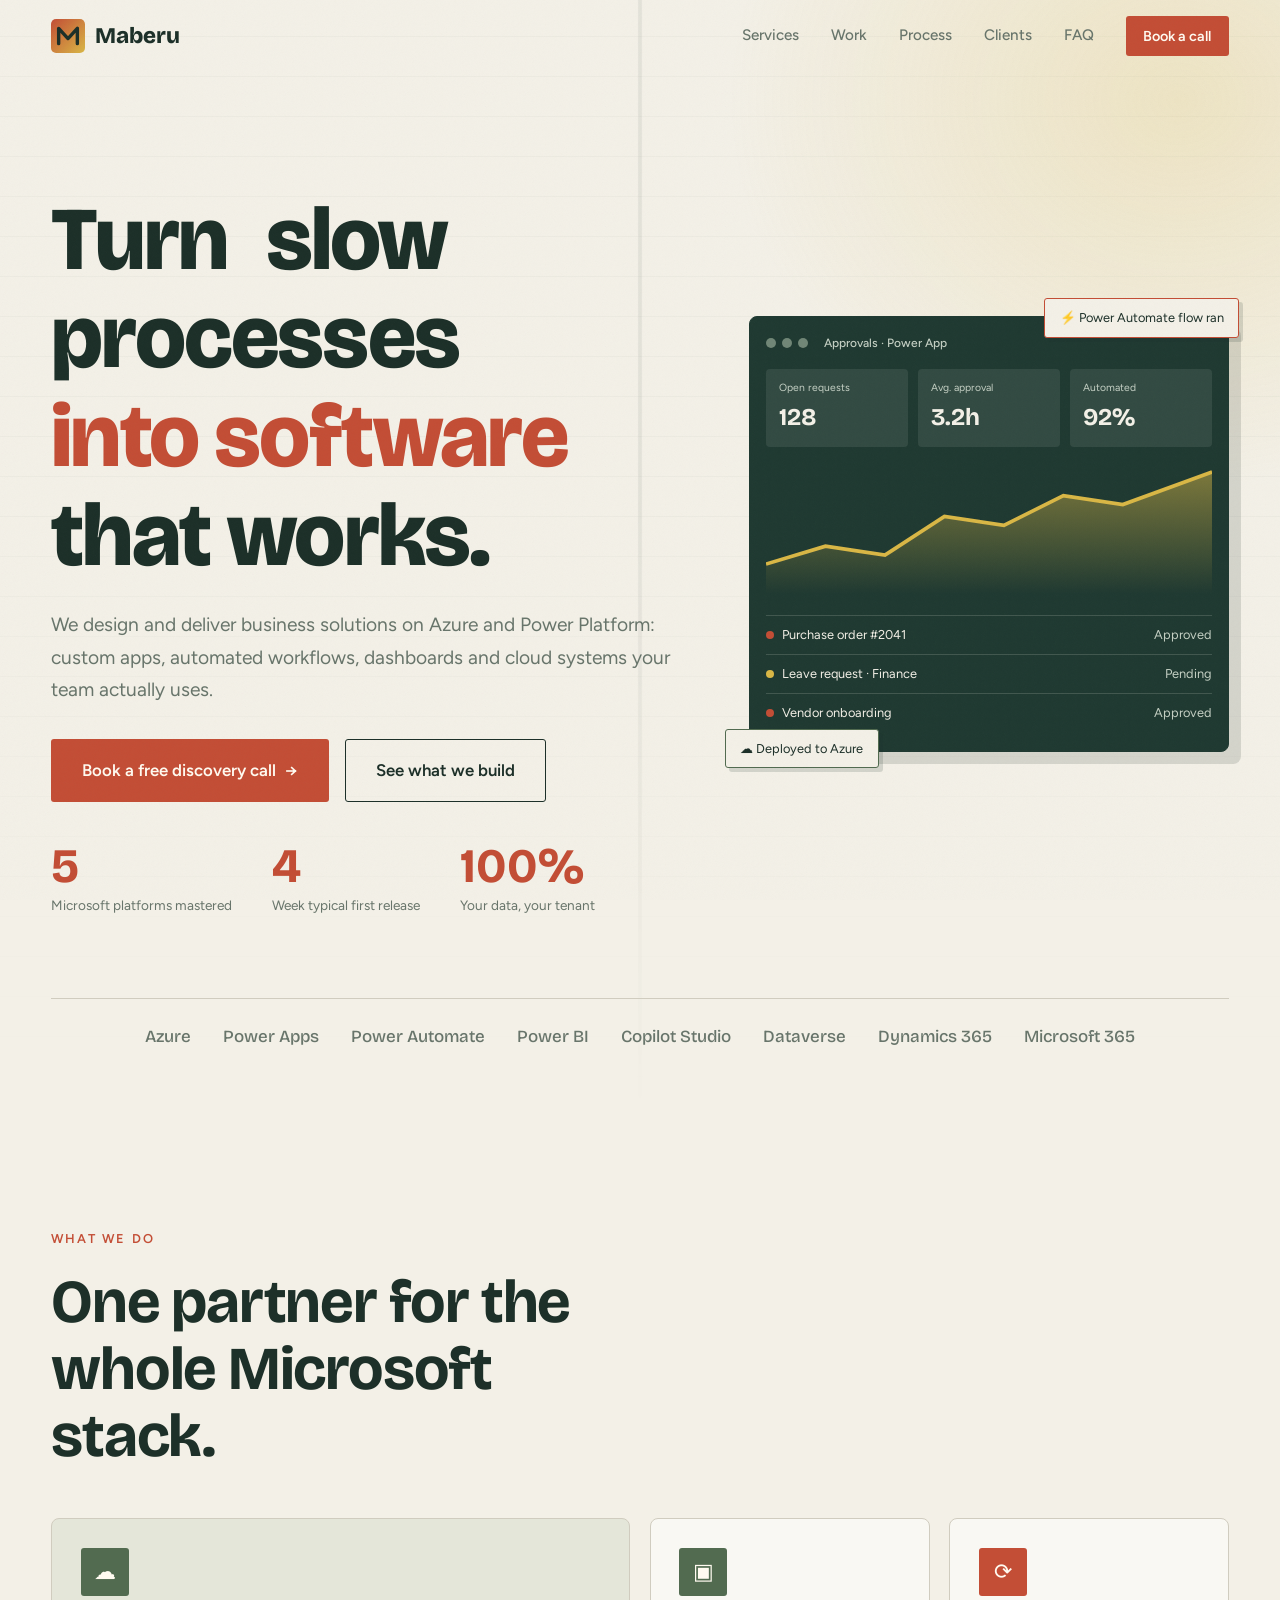
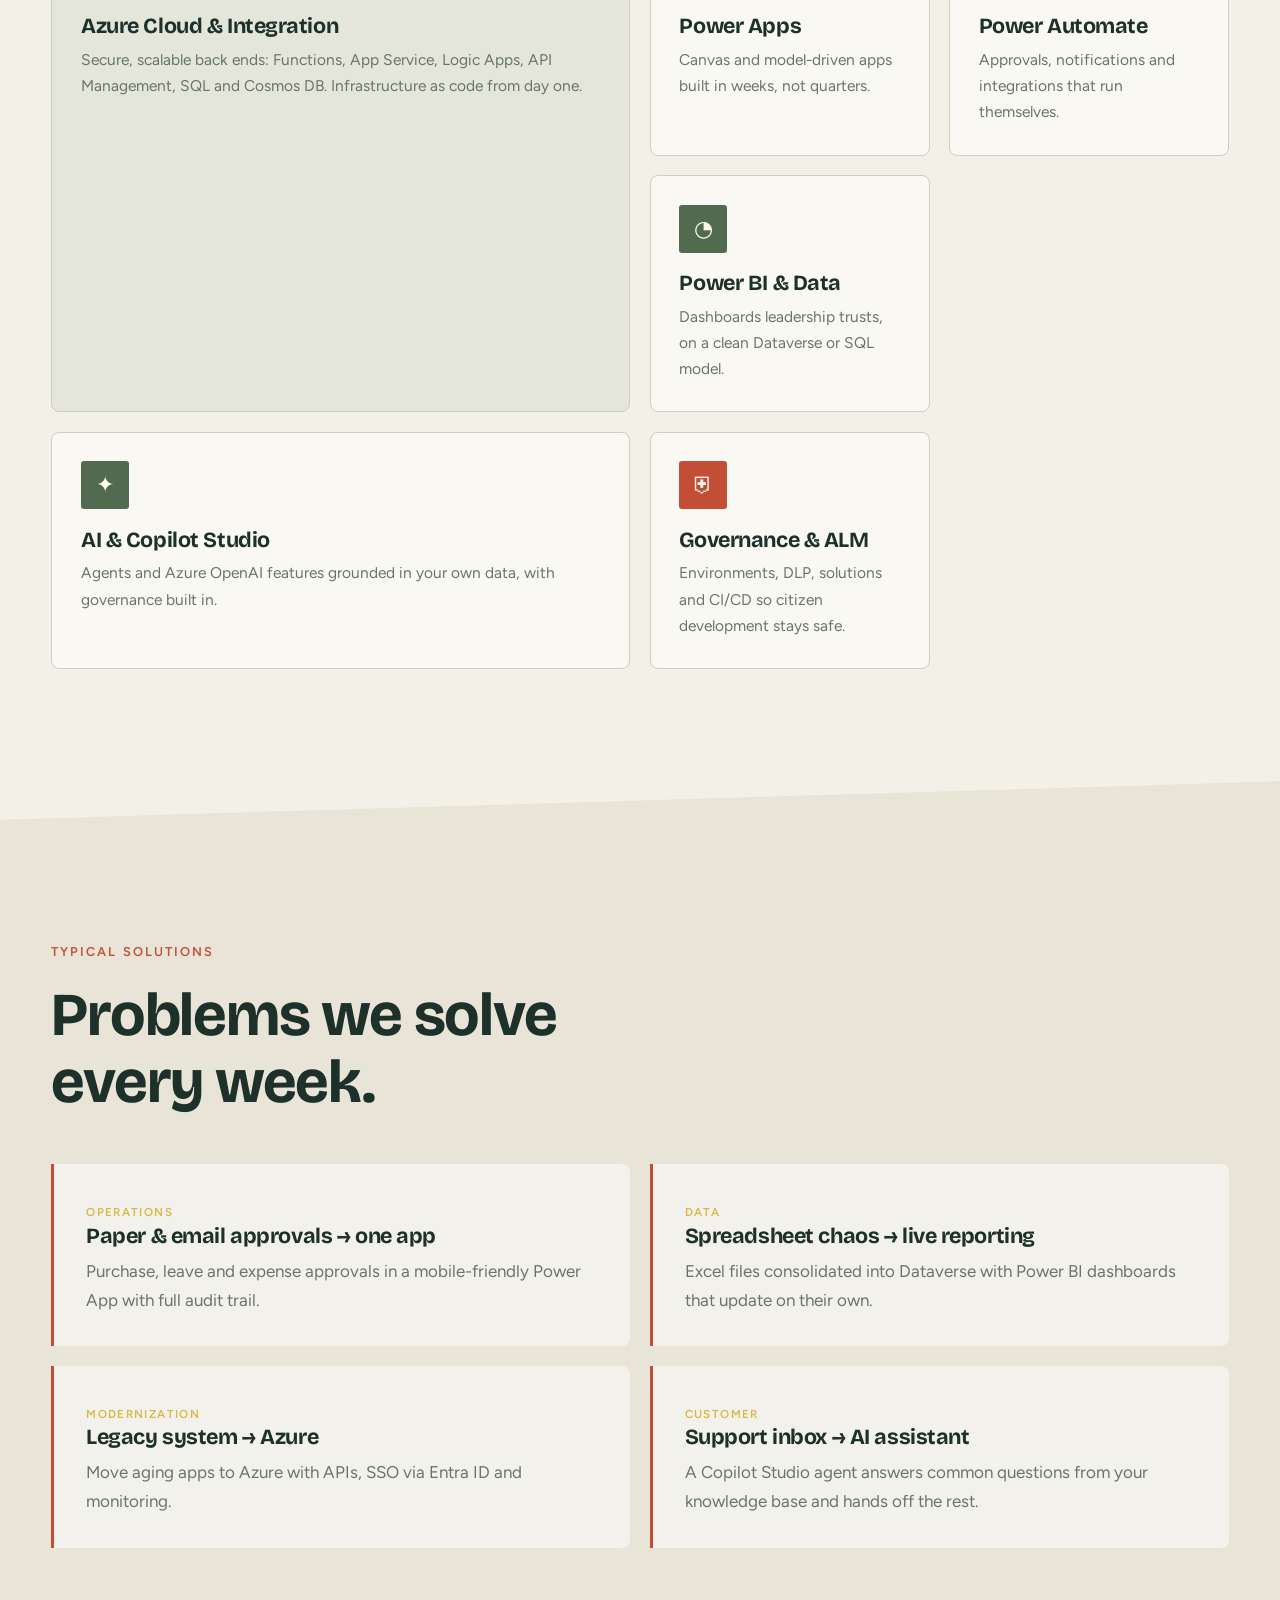
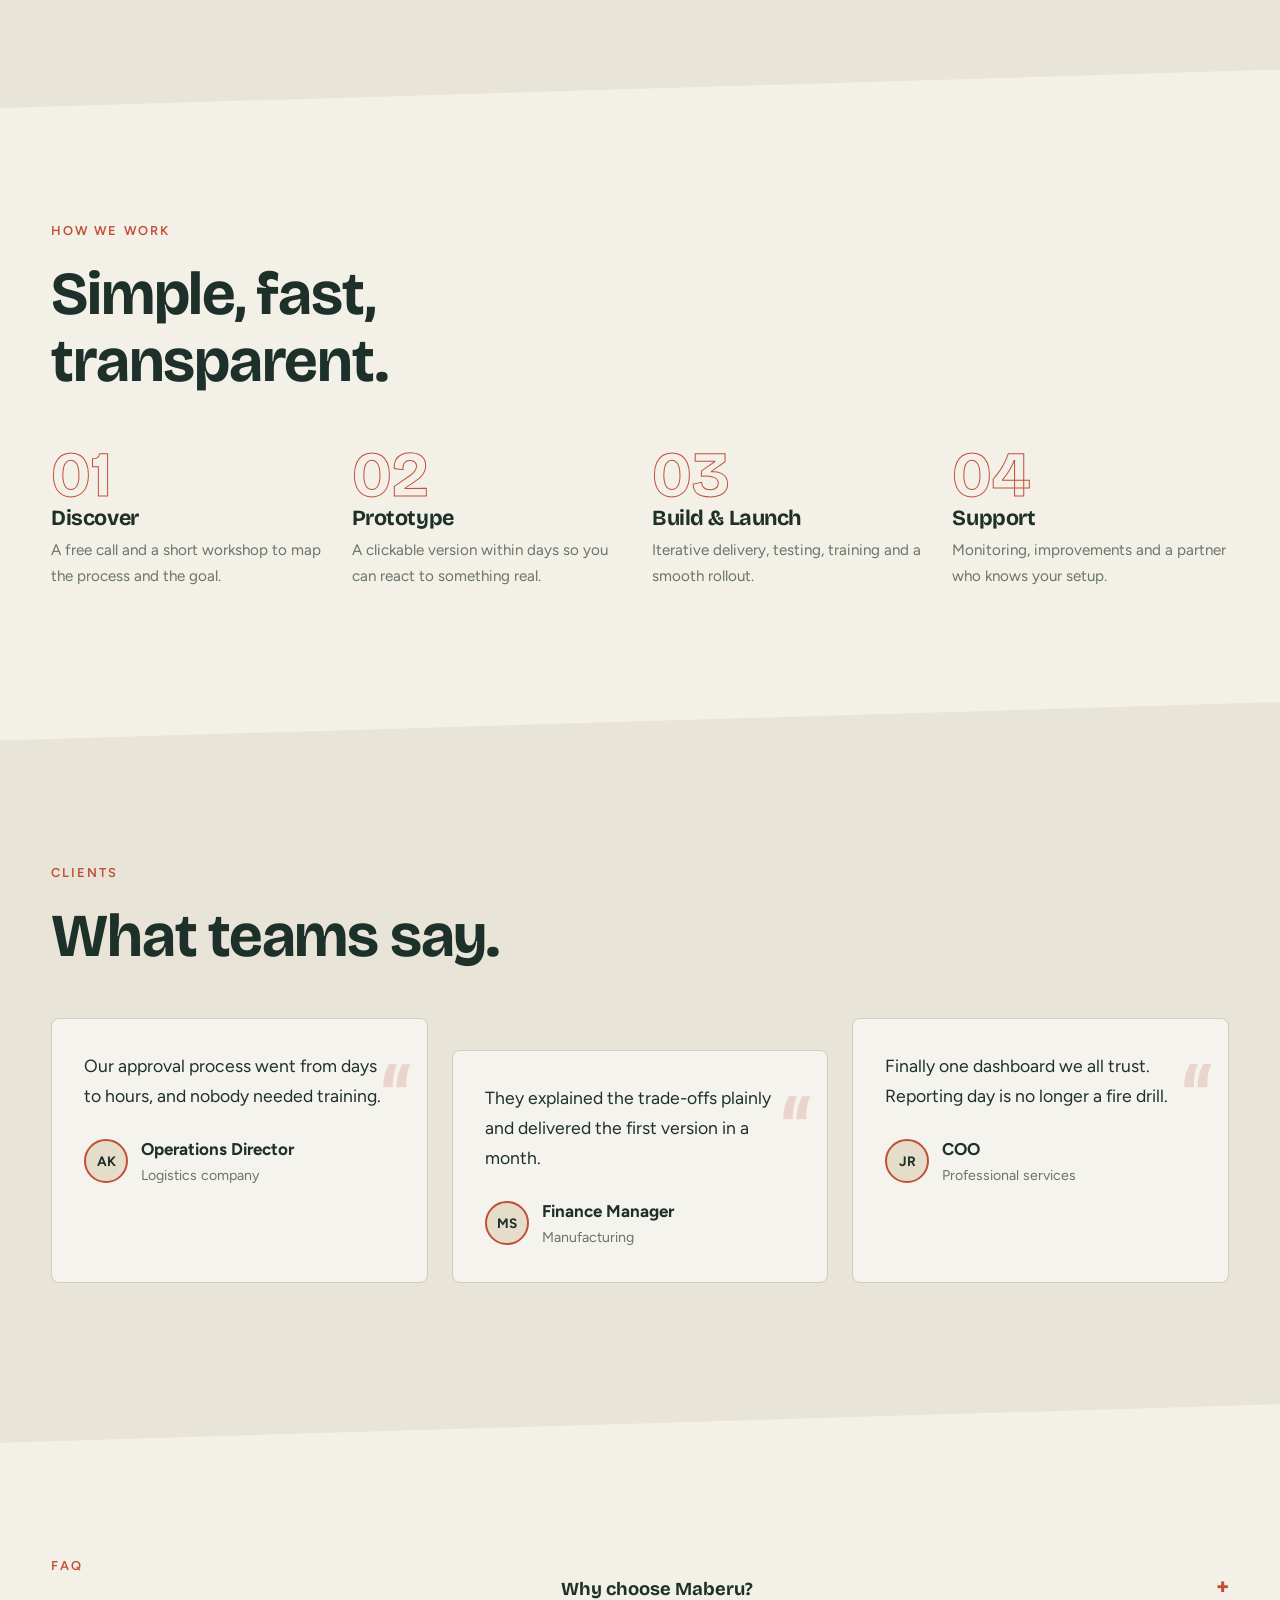
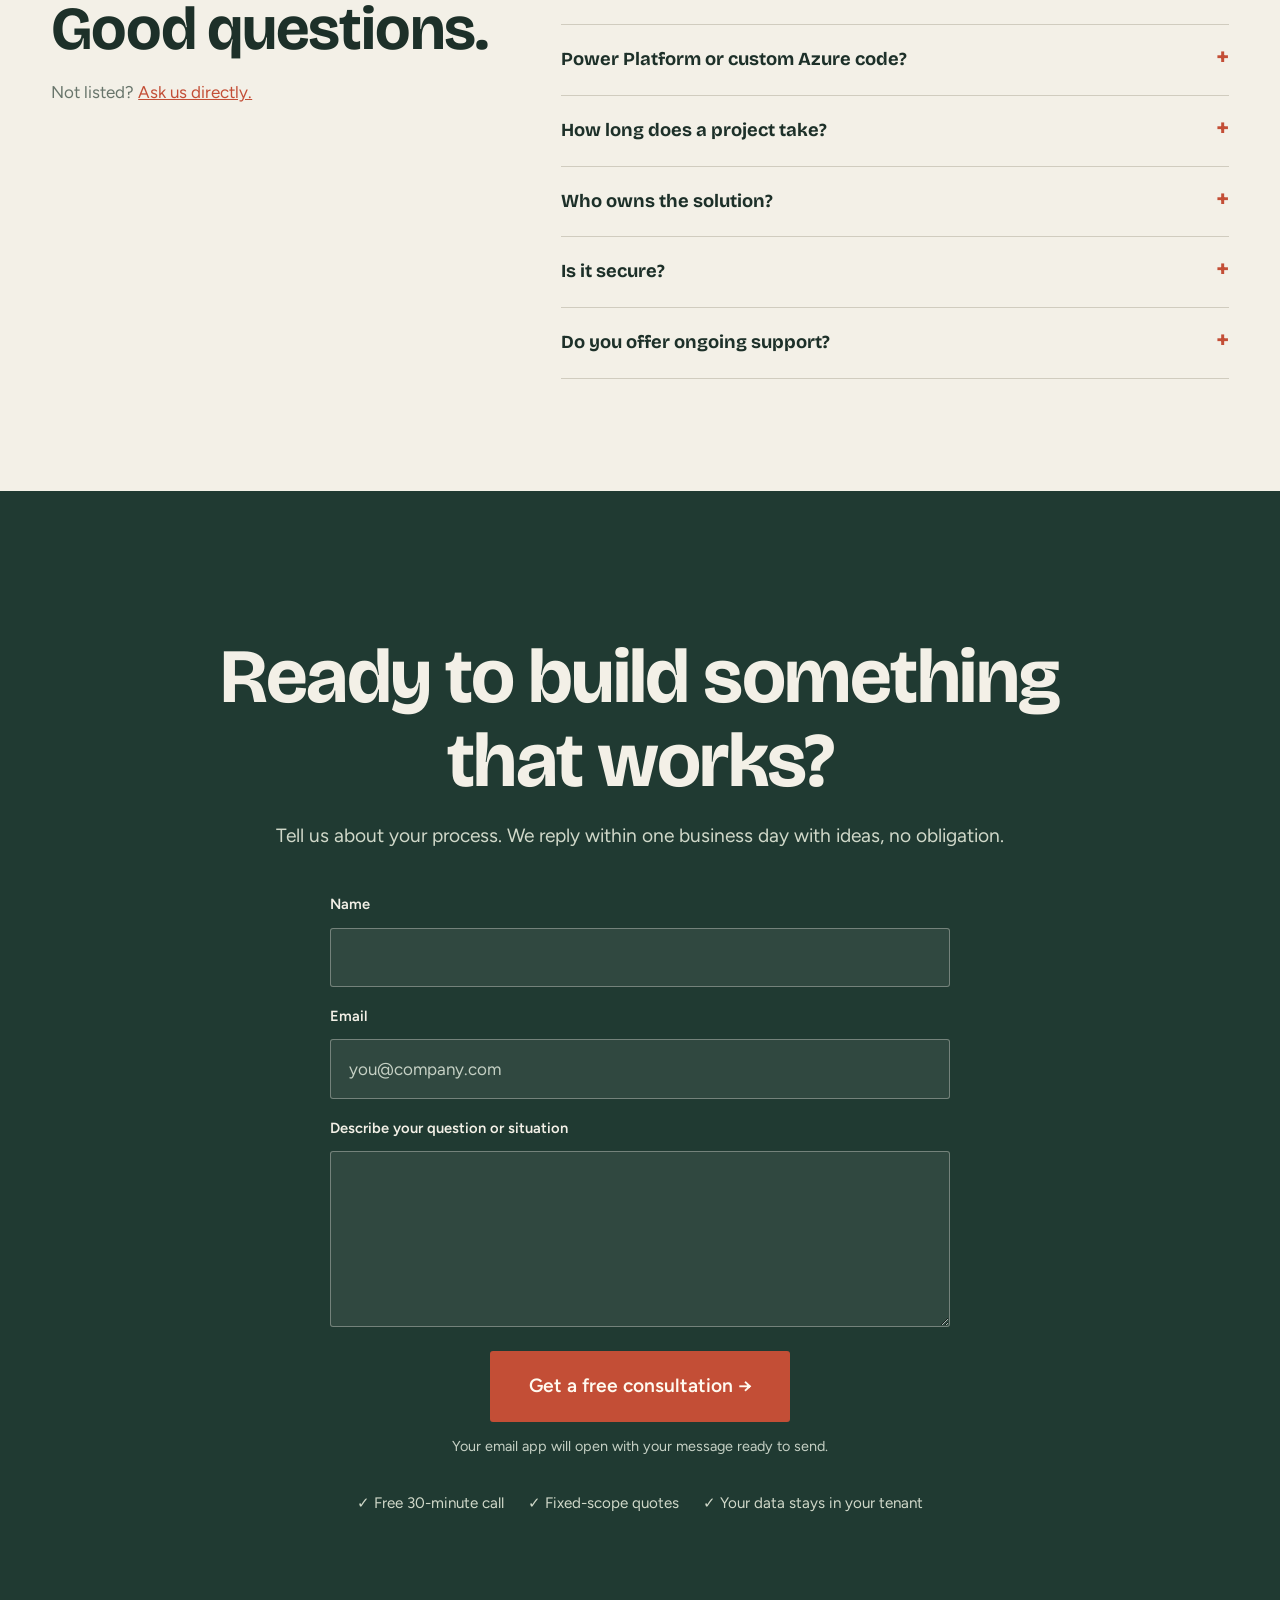
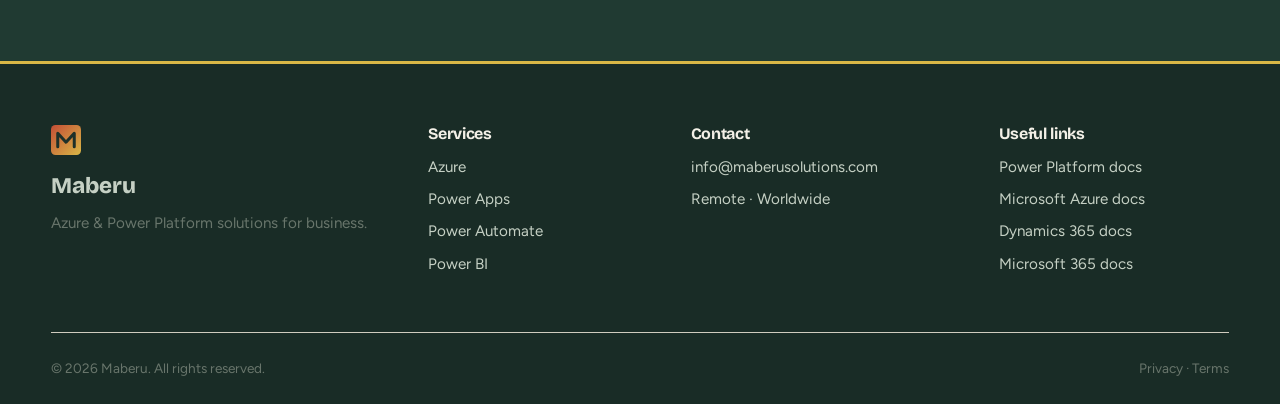
==== commit b1568fe5: "Use info@ email and animate hero dashboard mockup - Replace hello@maberusolutions.com with info@mabe" ====
--- a/index.html
+++ b/index.html
@@ -17,7 +17,7 @@
   <link href="https://fonts.googleapis.com/css2?family=Bricolage+Grotesque:opsz,wght@12..96,500;12..96,700;12..96,800&family=Figtree:wght@400;500;600&display=swap" rel="stylesheet">
   <link rel="stylesheet" href="styles.css">
   <script type="application/ld+json">
-  {"@context":"https://schema.org","@type":"ProfessionalService","name":"Maberu","description":"Microsoft Azure and Power Platform solutions for business.","url":"https://maberu.github.io/","email":"hello@maberusolutions.com"}
+  {"@context":"https://schema.org","@type":"ProfessionalService","name":"Maberu","description":"Microsoft Azure and Power Platform solutions for business.","url":"https://maberu.github.io/","email":"info@maberusolutions.com"}
   </script>
 </head>
 <body>
@@ -72,18 +72,18 @@
       <div class="window">
         <div class="bar"><i></i><i></i><i></i><b>Approvals · Power App</b></div>
         <div class="kpis">
-          <div><small>Open requests</small><strong>128</strong></div>
-          <div><small>Avg. approval</small><strong>3.2h</strong></div>
-          <div><small>Automated</small><strong>92%</strong></div>
+          <div><small>Open requests</small><strong id="kOpen">128</strong></div>
+          <div><small>Avg. approval</small><strong id="kAvg">3.2h</strong></div>
+          <div><small>Automated</small><strong id="kAuto">92%</strong></div>
         </div>
-        <svg viewBox="0 0 300 90" class="chart"><defs><linearGradient id="g" x1="0" x2="0" y1="0" y2="1"><stop offset="0" stop-color="#d9b746" stop-opacity=".5"/><stop offset="1" stop-color="#d9b746" stop-opacity="0"/></linearGradient></defs><path d="M0 70 L40 58 L80 64 L120 38 L160 44 L200 24 L240 30 L300 8 V90 H0Z" fill="url(#g)"/><path d="M0 70 L40 58 L80 64 L120 38 L160 44 L200 24 L240 30 L300 8" fill="none" stroke="#d9b746" stroke-width="2.5"/></svg>
-        <ul class="rows">
+        <svg viewBox="0 0 300 90" class="chart"><defs><linearGradient id="g" x1="0" x2="0" y1="0" y2="1"><stop offset="0" stop-color="#d9b746" stop-opacity=".5"/><stop offset="1" stop-color="#d9b746" stop-opacity="0"/></linearGradient></defs><path id="chartArea" d="M0 70 L40 58 L80 64 L120 38 L160 44 L200 24 L240 30 L300 8 V90 H0Z" fill="url(#g)"/><path id="chartLine" d="M0 70 L40 58 L80 64 L120 38 L160 44 L200 24 L240 30 L300 8" fill="none" stroke="#d9b746" stroke-width="2.5"/></svg>
+        <ul class="rows" id="rows">
           <li><span class="dot ok"></span>Purchase order #2041<em>Approved</em></li>
           <li><span class="dot wait"></span>Leave request · Finance<em>Pending</em></li>
           <li><span class="dot ok"></span>Vendor onboarding<em>Approved</em></li>
         </ul>
       </div>
-      <div class="chip c1">⚡ Power Automate flow ran</div>
+      <div class="chip c1" id="chipFlow">⚡ Power Automate flow ran</div>
       <div class="chip c2">☁ Deployed to Azure</div>
     </div>
   </div>
@@ -219,7 +219,7 @@
       <p class="muted">Azure &amp; Power Platform solutions for business.</p>
     </div>
     <div><h4>Services</h4><a href="#services">Azure</a><a href="#services">Power Apps</a><a href="#services">Power Automate</a><a href="#services">Power BI</a></div>
-    <div><h4>Contact</h4><a href="mailto:hello@maberusolutions.com">hello@maberusolutions.com</a><span>Remote · Worldwide</span></div>
+    <div><h4>Contact</h4><a href="mailto:info@maberusolutions.com">info@maberusolutions.com</a><span>Remote · Worldwide</span></div>
     <div><h4>Useful links</h4><a href="https://learn.microsoft.com/power-platform/" target="_blank" rel="noopener noreferrer">Power Platform docs</a><a href="https://learn.microsoft.com/azure/" target="_blank" rel="noopener noreferrer">Microsoft Azure docs</a><a href="https://learn.microsoft.com/dynamics365/" target="_blank" rel="noopener noreferrer">Dynamics 365 docs</a><a href="https://learn.microsoft.com/microsoft-365/" target="_blank" rel="noopener noreferrer">Microsoft 365 docs</a></div>
   </div>
   <div class="wrap bottom"><span>© <span id="year">2026</span> Maberu. All rights reserved.</span><span><a href="privacy.html">Privacy</a> · <a href="privacy.html#terms">Terms</a></span></div>
--- a/styles.css
+++ b/styles.css
@@ -74,6 +74,13 @@
 .rows li{display:flex;align-items:center;gap:.5rem;padding:.5rem 0;border-top:1px solid rgba(243,240,231,.16)}
 .rows em{margin-left:auto;font-style:normal;color:#c5d0c4}
 .dot{width:8px;height:8px;border-radius:50%}.ok{background:var(--teal)}.wait{background:var(--amber)}
+.kpis strong{display:inline-block;transition:color .4s}.kpis strong.bump{color:#d9b746}
+.rows{height:7.5rem;overflow:hidden}
+.rows li.new{animation:rowIn .6s cubic-bezier(.2,.8,.2,1)}
+.rows em{transition:color .4s}.rows em.flash{color:#d9b746}
+@keyframes rowIn{from{opacity:0;transform:translateY(-12px)}}
+.chip.ping{animation:float 5s ease-in-out infinite,ping .6s ease-out}
+@keyframes ping{40%{box-shadow:0 0 0 6px rgba(217,183,70,.35),4px 4px 0 rgba(29,48,41,.15)}}
 .chip{position:absolute;background:var(--bg);border:1px solid var(--teal);padding:.5rem .9rem;border-radius:3px;font-size:.8rem;box-shadow:4px 4px 0 rgba(29,48,41,.15);animation:float 5s ease-in-out infinite}
 .c1{top:-18px;right:-10px}.c2{bottom:-16px;left:-24px;animation-delay:-2.5s;border-color:var(--blue)}
 @keyframes float{50%{transform:translateY(-10px)}}
